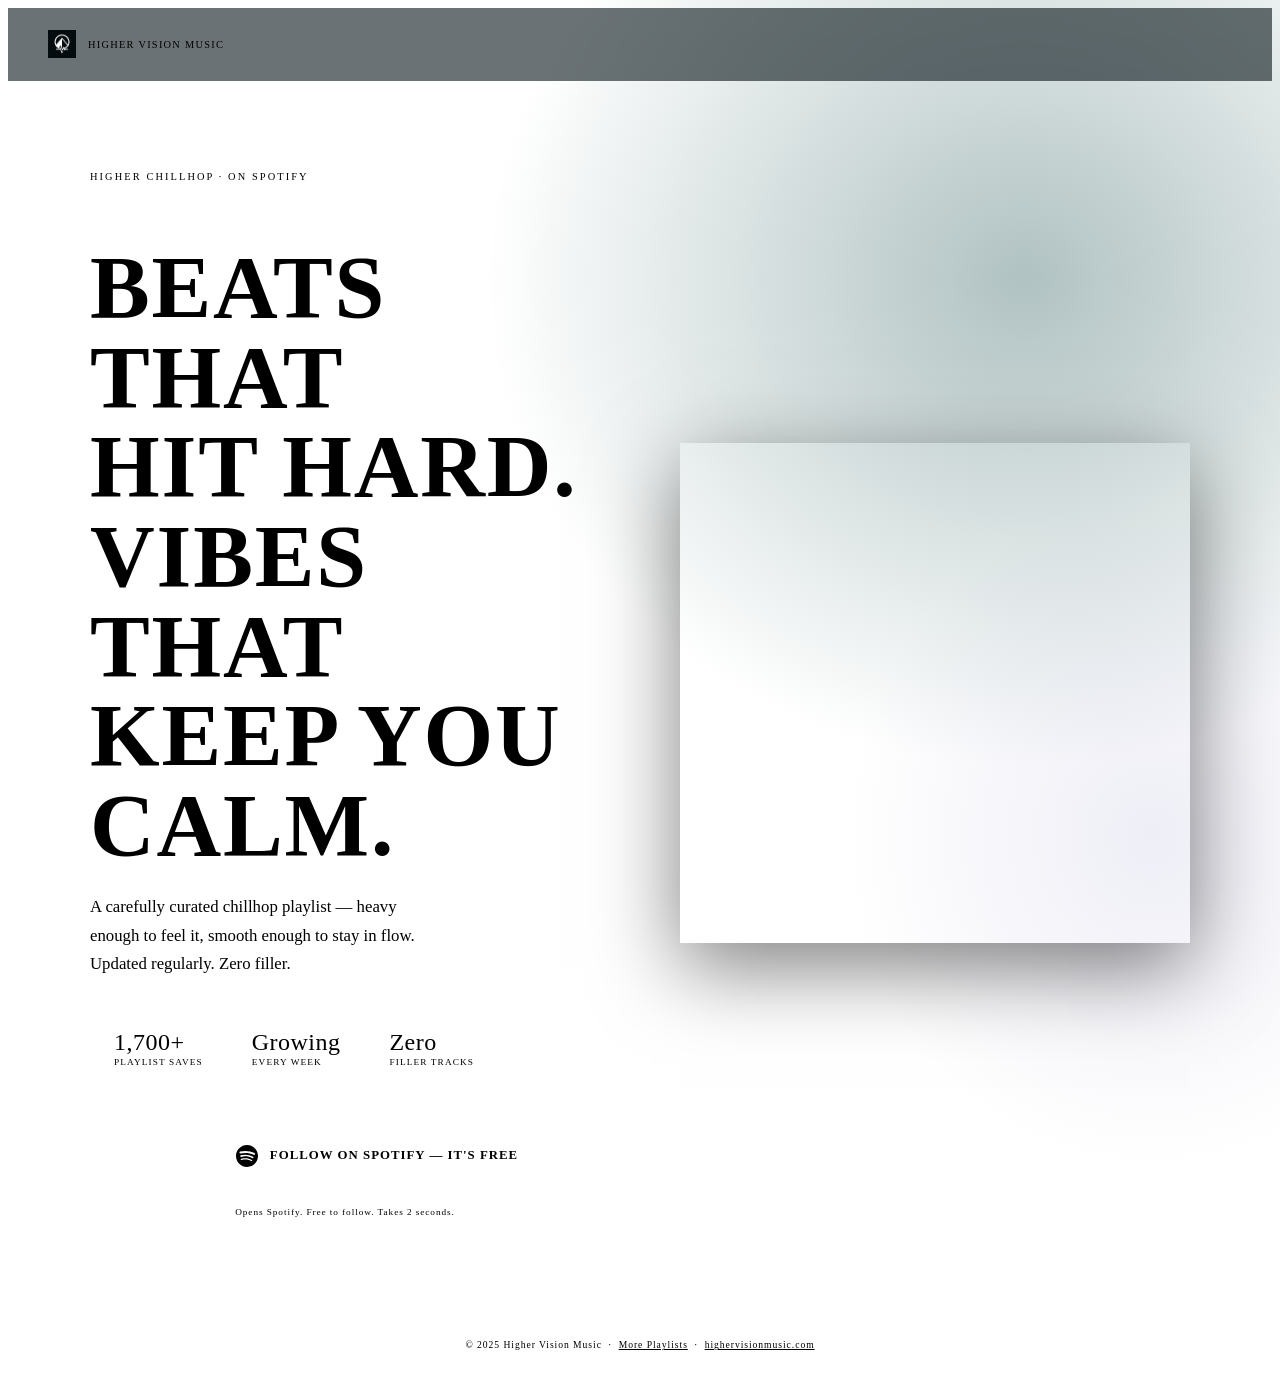
==== index.html @ 992b7c33 "Add files via upload" ====
<!DOCTYPE html>
<html lang="en">
<head>
  <meta charset="UTF-8" />
  <meta name="viewport" content="width=device-width, initial-scale=1.0" />
  <title>Higher Chillhop — Follow on Spotify</title>
  <meta name="description" content="Beats that headbang but also let you breathe. Follow Higher Chillhop on Spotify." />
  <link rel="stylesheet" href="../../style.css" />
  <link rel="stylesheet" href="style.css" />
  <link rel="preconnect" href="https://fonts.googleapis.com" />
  <link rel="preconnect" href="https://fonts.gstatic.com" crossorigin />
  <link href="https://fonts.googleapis.com/css2?family=Bebas+Neue&family=DM+Sans:ital,opsz,wght@0,9..40,300;0,9..40,400;0,9..40,500;1,9..40,300&family=Space+Mono&display=swap" rel="stylesheet" />

  <!-- META PIXEL — replace XXXXXXXXXXXXXXXXXX with your actual Pixel ID -->
  <script>
    !function(f,b,e,v,n,t,s){if(f.fbq)return;n=f.fbq=function(){n.callMethod?
    n.callMethod.apply(n,arguments):n.queue.push(arguments)};if(!f._fbq)f._fbq=n;
    n.push=n;n.loaded=!0;n.version='2.0';n.queue=[];t=b.createElement(e);t.async=!0;
    t.src=v;s=b.getElementsByTagName(e)[0];s.parentNode.insertBefore(t,s)}(window,
    document,'script','https://connect.facebook.net/en_US/fbevents.js');
    fbq('init', 'XXXXXXXXXXXXXXXXXX');
    fbq('track', 'PageView');
  </script>
  <noscript>
    <img height="1" width="1" style="display:none"
      src="https://www.facebook.com/tr?id=XXXXXXXXXXXXXXXXXX&ev=PageView&noscript=1"/>
  </noscript>
</head>
<body class="lp-body">

  <!-- MINIMAL HEADER — brand only, no nav links -->
  <header class="lp-header">
    <a href="/" class="lp-brand">
      <img src="../../HigherVision_Logo_White_NoBG.png" alt="Higher Vision Music" />
      <span>Higher Vision Music</span>
    </a>
  </header>

  <!-- MAIN -->
  <main class="lp-main">

    <!-- LEFT: copy + CTA -->
    <div class="lp-left">
      <p class="lp-eyebrow">Higher Chillhop · On Spotify</p>
      <h1 class="lp-headline">
        Beats that<br/>
        <span class="lp-teal">hit hard.</span><br/>
        Vibes that<br/>
        keep you calm.
      </h1>
      <p class="lp-sub">A carefully curated chillhop playlist — heavy enough to feel it, smooth enough to stay in flow. Updated regularly. Zero filler.</p>

      <!-- SOCIAL PROOF -->
      <div class="lp-proof">
        <div class="lp-proof-item">
          <span class="lp-proof-num">1,700+</span>
          <span class="lp-proof-label">Playlist saves</span>
        </div>
        <div class="lp-proof-divider"></div>
        <div class="lp-proof-item">
          <span class="lp-proof-num">Growing</span>
          <span class="lp-proof-label">Every week</span>
        </div>
        <div class="lp-proof-divider"></div>
        <div class="lp-proof-item">
          <span class="lp-proof-num">Zero</span>
          <span class="lp-proof-label">Filler tracks</span>
        </div>
      </div>

      <!-- PRIMARY CTA -->
      <a
        href="https://open.spotify.com/playlist/0wnaqMsSPArsxXk1h42DyM"
        class="lp-cta"
        target="_blank"
        rel="noopener"
        id="followBtn"
        onclick="trackFollow()"
      >
        <svg width="22" height="22" viewBox="0 0 24 24" fill="currentColor"><path d="M12 0C5.4 0 0 5.4 0 12s5.4 12 12 12 12-5.4 12-12S18.66 0 12 0zm5.521 17.34c-.24.359-.66.48-1.021.24-2.82-1.74-6.36-2.101-10.561-1.141-.418.122-.779-.179-.899-.539-.12-.421.18-.78.54-.9 4.56-1.021 8.52-.6 11.64 1.32.42.18.479.659.301 1.02zm1.44-3.3c-.301.42-.841.6-1.262.3-3.239-1.98-8.159-2.58-11.939-1.38-.479.12-1.02-.12-1.14-.6-.12-.48.12-1.021.6-1.141C9.6 9.9 15 10.561 18.72 12.84c.361.181.54.78.241 1.2zm.12-3.36C15.24 8.4 8.82 8.16 5.16 9.301c-.6.179-1.2-.181-1.38-.721-.18-.601.18-1.2.72-1.381 4.26-1.26 11.28-1.02 15.721 1.621.539.3.719 1.02.419 1.56-.299.421-1.02.599-1.559.3z"/></svg>
        Follow on Spotify — It's Free
      </a>

      <p class="lp-disclaimer">Opens Spotify. Free to follow. Takes 2 seconds.</p>
    </div>

    <!-- RIGHT: embedded player -->
    <div class="lp-right">
      <div class="lp-embed-wrap">
        <iframe
          id="spotifyEmbed"
          src="https://open.spotify.com/embed/playlist/0wnaqMsSPArsxXk1h42DyM?utm_source=generator&theme=0"
          width="100%"
          height="500"
          frameborder="0"
          allow="autoplay; clipboard-write; encrypted-media; fullscreen; picture-in-picture"
          loading="lazy">
        </iframe>
      </div>
      <!-- Second CTA below embed on mobile -->
      <a
        href="https://open.spotify.com/playlist/0wnaqMsSPArsxXk1h42DyM"
        class="lp-cta lp-cta-secondary"
        target="_blank"
        rel="noopener"
        onclick="trackFollow()"
      >
        <svg width="18" height="18" viewBox="0 0 24 24" fill="currentColor"><path d="M12 0C5.4 0 0 5.4 0 12s5.4 12 12 12 12-5.4 12-12S18.66 0 12 0zm5.521 17.34c-.24.359-.66.48-1.021.24-2.82-1.74-6.36-2.101-10.561-1.141-.418.122-.779-.179-.899-.539-.12-.421.18-.78.54-.9 4.56-1.021 8.52-.6 11.64 1.32.42.18.479.659.301 1.02zm1.44-3.3c-.301.42-.841.6-1.262.3-3.239-1.98-8.159-2.58-11.939-1.38-.479.12-1.02-.12-1.14-.6-.12-.48.12-1.021.6-1.141C9.6 9.9 15 10.561 18.72 12.84c.361.181.54.78.241 1.2zm.12-3.36C15.24 8.4 8.82 8.16 5.16 9.301c-.6.179-1.2-.181-1.38-.721-.18-.601.18-1.2.72-1.381 4.26-1.26 11.28-1.02 15.721 1.621.539.3.719 1.02.419 1.56-.299.421-1.02.599-1.559.3z"/></svg>
        Follow on Spotify — It's Free
      </a>
    </div>

  </main>

  <!-- MINIMAL FOOTER -->
  <footer class="lp-footer">
    <p>© 2025 Higher Vision Music &nbsp;·&nbsp;
      <a href="https://open.spotify.com/user/12181937778" target="_blank">More Playlists</a> &nbsp;·&nbsp;
      <a href="/">highervisionmusic.com</a>
    </p>
  </footer>

  <script>
    // Fire Meta Pixel custom event when follow button is clicked
    function trackFollow() {
      if (typeof fbq !== 'undefined') {
        fbq('track', 'Lead');
        fbq('trackCustom', 'SpotifyFollow', { playlist: 'Higher Chillhop' });
      }
    }

    // Also fire on any outbound Spotify link
    document.querySelectorAll('a[href*="spotify.com"]').forEach(function(link) {
      link.addEventListener('click', function() {
        trackFollow();
      });
    });
  </script>

</body>
</html>
---- style.css ----
/* ============================================
   HIGHER VISION — Landing Page style.css
   /follow/chillhop/
   One job: get the follow click.
   ============================================ */

/* Override body for landing page */
.lp-body {
  min-height: 100vh;
  display: flex;
  flex-direction: column;
  background: var(--bg);
  /* Subtle aurora teal glow top-right, like the hero bg vibe */
  background-image:
    radial-gradient(ellipse 60% 50% at 80% 20%, rgba(30,80,80,0.35) 0%, transparent 70%),
    radial-gradient(ellipse 40% 40% at 90% 60%, rgba(115,115,185,0.12) 0%, transparent 60%);
}

/* ---- HEADER ---- */
.lp-header {
  padding: 1.4rem 2.5rem;
  display: flex;
  align-items: center;
  border-bottom: 1px solid var(--border);
  background: rgba(7,20,26,0.6);
  backdrop-filter: blur(12px);
}

.lp-brand {
  display: flex;
  align-items: center;
  gap: 0.75rem;
  font-family: var(--mono);
  font-size: 0.65rem;
  letter-spacing: 0.12em;
  text-transform: uppercase;
  color: var(--light);
  text-decoration: none;
}
.lp-brand img {
  height: 28px;
  width: auto;
  mix-blend-mode: screen;
}

/* ---- MAIN LAYOUT ---- */
.lp-main {
  flex: 1;
  display: grid;
  grid-template-columns: 1fr 1fr;
  gap: 5rem;
  align-items: center;
  max-width: 1100px;
  margin: 0 auto;
  padding: 5rem 2.5rem;
  width: 100%;
}

/* ---- LEFT: COPY ---- */
.lp-eyebrow {
  font-family: var(--mono);
  font-size: 0.65rem;
  letter-spacing: 0.2em;
  text-transform: uppercase;
  color: var(--violet-hi);
  margin-bottom: 1.2rem;
  display: block;
}

.lp-headline {
  font-family: var(--display);
  font-size: clamp(3.2rem, 7vw, 6rem);
  line-height: 1.0;
  text-transform: uppercase;
  letter-spacing: 0.02em;
  color: var(--white);
  margin-bottom: 1.5rem;
}

.lp-teal { color: var(--teal-bright); }

.lp-sub {
  font-size: clamp(0.95rem, 1.4vw, 1.05rem);
  color: var(--light);
  line-height: 1.7;
  max-width: 42ch;
  margin-bottom: 2rem;
}

/* ---- SOCIAL PROOF ---- */
.lp-proof {
  display: flex;
  align-items: center;
  gap: 1.5rem;
  margin-bottom: 2.5rem;
  padding: 1.2rem 1.5rem;
  background: var(--surface);
  border: 1px solid var(--border);
  border-radius: var(--r);
}

.lp-proof-item {
  display: flex;
  flex-direction: column;
  gap: 0.2rem;
}

.lp-proof-num {
  font-family: var(--display);
  font-size: 1.5rem;
  line-height: 1;
  color: var(--white);
  letter-spacing: 0.02em;
}

.lp-proof-label {
  font-family: var(--mono);
  font-size: 0.58rem;
  letter-spacing: 0.12em;
  text-transform: uppercase;
  color: var(--muted);
}

.lp-proof-divider {
  width: 1px;
  height: 32px;
  background: var(--border-2);
  flex-shrink: 0;
}

/* ---- PRIMARY CTA ---- */
.lp-cta {
  display: inline-flex;
  align-items: center;
  justify-content: center;
  gap: 0.75rem;
  width: 100%;
  padding: 1.15rem 2rem;
  background: var(--spotify);
  color: #000;
  font-family: var(--mono);
  font-size: 0.8rem;
  font-weight: 700;
  letter-spacing: 0.08em;
  text-transform: uppercase;
  border-radius: 100px;
  border: none;
  cursor: pointer;
  transition: var(--ease);
  text-decoration: none;
  margin-bottom: 0.75rem;

  /* Pulse animation to draw the eye */
  animation: pulse-cta 3s ease-in-out infinite;
}

@keyframes pulse-cta {
  0%, 100% { box-shadow: 0 0 0 0 rgba(29,185,84,0.4); }
  50%       { box-shadow: 0 0 0 12px rgba(29,185,84,0); }
}

.lp-cta:hover {
  background: var(--spotify-dk);
  transform: translateY(-2px);
  box-shadow: 0 12px 40px rgba(29,185,84,0.35);
  animation: none;
}

.lp-cta svg { flex-shrink: 0; }

.lp-cta-secondary {
  display: none; /* shown on mobile only */
  margin-top: 1.5rem;
}

.lp-disclaimer {
  font-family: var(--mono);
  font-size: 0.58rem;
  letter-spacing: 0.1em;
  color: var(--muted);
  text-align: center;
  max-width: 100%;
}

/* ---- RIGHT: EMBED ---- */
.lp-right {
  display: flex;
  flex-direction: column;
}

.lp-embed-wrap {
  border-radius: var(--r);
  overflow: hidden;
  border: 1px solid var(--border);
  background: var(--surface);
  box-shadow: 0 24px 80px rgba(0,0,0,0.5);
}

.lp-embed-wrap iframe { display: block; }

/* ---- FOOTER ---- */
.lp-footer {
  padding: 1.5rem 2.5rem;
  border-top: 1px solid var(--border);
  text-align: center;
}

.lp-footer p {
  font-family: var(--mono);
  font-size: 0.6rem;
  letter-spacing: 0.1em;
  color: var(--muted);
  max-width: 100%;
}

.lp-footer a {
  color: var(--light);
  transition: color var(--ease);
}
.lp-footer a:hover { color: var(--violet-hi); }

/* ---- RESPONSIVE ---- */
@media (max-width: 900px) {
  .lp-main {
    grid-template-columns: 1fr;
    gap: 3rem;
    padding: 3rem 1.5rem;
  }

  .lp-headline { font-size: clamp(2.8rem, 10vw, 4.5rem); }

  .lp-cta-secondary { display: inline-flex; }

  .lp-embed-wrap iframe { height: 380px; }
}

@media (max-width: 480px) {
  .lp-header { padding: 1rem 1.5rem; }
  .lp-proof { gap: 1rem; padding: 1rem; }
  .lp-proof-num { font-size: 1.2rem; }
}
---- style.css ----
/* ============================================
   HIGHER VISION — Landing Page style.css
   /follow/chillhop/
   One job: get the follow click.
   ============================================ */

/* Override body for landing page */
.lp-body {
  min-height: 100vh;
  display: flex;
  flex-direction: column;
  background: var(--bg);
  /* Subtle aurora teal glow top-right, like the hero bg vibe */
  background-image:
    radial-gradient(ellipse 60% 50% at 80% 20%, rgba(30,80,80,0.35) 0%, transparent 70%),
    radial-gradient(ellipse 40% 40% at 90% 60%, rgba(115,115,185,0.12) 0%, transparent 60%);
}

/* ---- HEADER ---- */
.lp-header {
  padding: 1.4rem 2.5rem;
  display: flex;
  align-items: center;
  border-bottom: 1px solid var(--border);
  background: rgba(7,20,26,0.6);
  backdrop-filter: blur(12px);
}

.lp-brand {
  display: flex;
  align-items: center;
  gap: 0.75rem;
  font-family: var(--mono);
  font-size: 0.65rem;
  letter-spacing: 0.12em;
  text-transform: uppercase;
  color: var(--light);
  text-decoration: none;
}
.lp-brand img {
  height: 28px;
  width: auto;
  mix-blend-mode: screen;
}

/* ---- MAIN LAYOUT ---- */
.lp-main {
  flex: 1;
  display: grid;
  grid-template-columns: 1fr 1fr;
  gap: 5rem;
  align-items: center;
  max-width: 1100px;
  margin: 0 auto;
  padding: 5rem 2.5rem;
  width: 100%;
}

/* ---- LEFT: COPY ---- */
.lp-eyebrow {
  font-family: var(--mono);
  font-size: 0.65rem;
  letter-spacing: 0.2em;
  text-transform: uppercase;
  color: var(--violet-hi);
  margin-bottom: 1.2rem;
  display: block;
}

.lp-headline {
  font-family: var(--display);
  font-size: clamp(3.2rem, 7vw, 6rem);
  line-height: 1.0;
  text-transform: uppercase;
  letter-spacing: 0.02em;
  color: var(--white);
  margin-bottom: 1.5rem;
}

.lp-teal { color: var(--teal-bright); }

.lp-sub {
  font-size: clamp(0.95rem, 1.4vw, 1.05rem);
  color: var(--light);
  line-height: 1.7;
  max-width: 42ch;
  margin-bottom: 2rem;
}

/* ---- SOCIAL PROOF ---- */
.lp-proof {
  display: flex;
  align-items: center;
  gap: 1.5rem;
  margin-bottom: 2.5rem;
  padding: 1.2rem 1.5rem;
  background: var(--surface);
  border: 1px solid var(--border);
  border-radius: var(--r);
}

.lp-proof-item {
  display: flex;
  flex-direction: column;
  gap: 0.2rem;
}

.lp-proof-num {
  font-family: var(--display);
  font-size: 1.5rem;
  line-height: 1;
  color: var(--white);
  letter-spacing: 0.02em;
}

.lp-proof-label {
  font-family: var(--mono);
  font-size: 0.58rem;
  letter-spacing: 0.12em;
  text-transform: uppercase;
  color: var(--muted);
}

.lp-proof-divider {
  width: 1px;
  height: 32px;
  background: var(--border-2);
  flex-shrink: 0;
}

/* ---- PRIMARY CTA ---- */
.lp-cta {
  display: inline-flex;
  align-items: center;
  justify-content: center;
  gap: 0.75rem;
  width: 100%;
  padding: 1.15rem 2rem;
  background: var(--spotify);
  color: #000;
  font-family: var(--mono);
  font-size: 0.8rem;
  font-weight: 700;
  letter-spacing: 0.08em;
  text-transform: uppercase;
  border-radius: 100px;
  border: none;
  cursor: pointer;
  transition: var(--ease);
  text-decoration: none;
  margin-bottom: 0.75rem;

  /* Pulse animation to draw the eye */
  animation: pulse-cta 3s ease-in-out infinite;
}

@keyframes pulse-cta {
  0%, 100% { box-shadow: 0 0 0 0 rgba(29,185,84,0.4); }
  50%       { box-shadow: 0 0 0 12px rgba(29,185,84,0); }
}

.lp-cta:hover {
  background: var(--spotify-dk);
  transform: translateY(-2px);
  box-shadow: 0 12px 40px rgba(29,185,84,0.35);
  animation: none;
}

.lp-cta svg { flex-shrink: 0; }

.lp-cta-secondary {
  display: none; /* shown on mobile only */
  margin-top: 1.5rem;
}

.lp-disclaimer {
  font-family: var(--mono);
  font-size: 0.58rem;
  letter-spacing: 0.1em;
  color: var(--muted);
  text-align: center;
  max-width: 100%;
}

/* ---- RIGHT: EMBED ---- */
.lp-right {
  display: flex;
  flex-direction: column;
}

.lp-embed-wrap {
  border-radius: var(--r);
  overflow: hidden;
  border: 1px solid var(--border);
  background: var(--surface);
  box-shadow: 0 24px 80px rgba(0,0,0,0.5);
}

.lp-embed-wrap iframe { display: block; }

/* ---- FOOTER ---- */
.lp-footer {
  padding: 1.5rem 2.5rem;
  border-top: 1px solid var(--border);
  text-align: center;
}

.lp-footer p {
  font-family: var(--mono);
  font-size: 0.6rem;
  letter-spacing: 0.1em;
  color: var(--muted);
  max-width: 100%;
}

.lp-footer a {
  color: var(--light);
  transition: color var(--ease);
}
.lp-footer a:hover { color: var(--violet-hi); }

/* ---- RESPONSIVE ---- */
@media (max-width: 900px) {
  .lp-main {
    grid-template-columns: 1fr;
    gap: 3rem;
    padding: 3rem 1.5rem;
  }

  .lp-headline { font-size: clamp(2.8rem, 10vw, 4.5rem); }

  .lp-cta-secondary { display: inline-flex; }

  .lp-embed-wrap iframe { height: 380px; }
}

@media (max-width: 480px) {
  .lp-header { padding: 1rem 1.5rem; }
  .lp-proof { gap: 1rem; padding: 1rem; }
  .lp-proof-num { font-size: 1.2rem; }
}
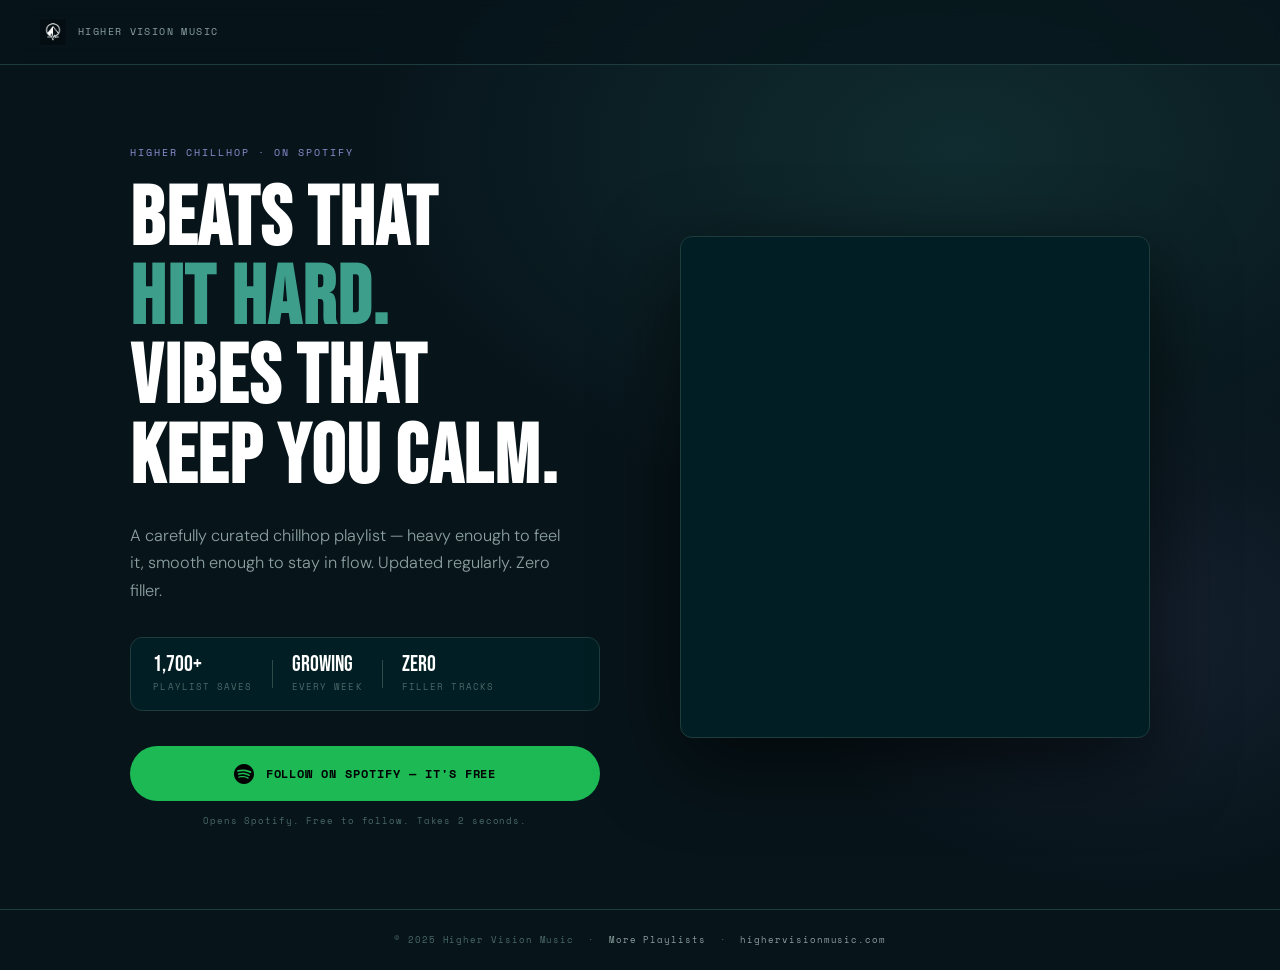
==== commit 58536b7e: "Add files via upload" ====
--- a/index.html
+++ b/index.html
@@ -4,9 +4,7 @@
   <meta charset="UTF-8" />
   <meta name="viewport" content="width=device-width, initial-scale=1.0" />
   <title>Higher Chillhop — Follow on Spotify</title>
-  <meta name="description" content="Beats that headbang but also let you breathe. Follow Higher Chillhop on Spotify." />
-  <link rel="stylesheet" href="../../style.css" />
-  <link rel="stylesheet" href="style.css" />
+  <meta name="description" content="Beats that hit hard. Vibes that keep you calm. Follow Higher Chillhop on Spotify." />
   <link rel="preconnect" href="https://fonts.googleapis.com" />
   <link rel="preconnect" href="https://fonts.gstatic.com" crossorigin />
   <link href="https://fonts.googleapis.com/css2?family=Bebas+Neue&family=DM+Sans:ital,opsz,wght@0,9..40,300;0,9..40,400;0,9..40,500;1,9..40,300&family=Space+Mono&display=swap" rel="stylesheet" />
@@ -25,86 +23,335 @@
     <img height="1" width="1" style="display:none"
       src="https://www.facebook.com/tr?id=XXXXXXXXXXXXXXXXXX&ev=PageView&noscript=1"/>
   </noscript>
+
+  <style>
+    /* === RESET === */
+    *, *::before, *::after { box-sizing: border-box; margin: 0; padding: 0; }
+
+    /* === VARIABLES === */
+    :root {
+      --bg:          #07141a;
+      --bg-2:        #0d1e23;
+      --surface:     #001e23;
+      --border:      #1e3c3c;
+      --border-2:    #2d4b4b;
+      --muted:       #4b6969;
+      --light:       #8ca0a0;
+      --white:       #ffffff;
+      --violet:      #7373b9;
+      --violet-hi:   #9090d4;
+      --teal-bright: #3d9e8c;
+      --teal-deep:   #143c3c;
+      --spotify:     #1db954;
+      --spotify-dk:  #17a349;
+      --display: 'Bebas Neue', sans-serif;
+      --body:    'DM Sans', sans-serif;
+      --mono:    'Space Mono', monospace;
+      --r:       12px;
+      --ease:    0.35s cubic-bezier(0.4,0,0.2,1);
+    }
+
+    html { scroll-behavior: smooth; }
+
+    body {
+      background: var(--bg);
+      background-image:
+        radial-gradient(ellipse 70% 55% at 75% 15%, rgba(30,80,80,0.4) 0%, transparent 70%),
+        radial-gradient(ellipse 45% 45% at 88% 65%, rgba(115,115,185,0.14) 0%, transparent 60%);
+      color: var(--white);
+      font-family: var(--body);
+      font-weight: 300;
+      line-height: 1.7;
+      min-height: 100vh;
+      display: flex;
+      flex-direction: column;
+    }
+
+    a { color: inherit; text-decoration: none; }
+    img { display: block; max-width: 100%; }
+
+    /* === HEADER === */
+    header {
+      padding: 1.2rem 2.5rem;
+      display: flex;
+      align-items: center;
+      border-bottom: 1px solid var(--border);
+      background: rgba(7,20,26,0.7);
+      backdrop-filter: blur(12px);
+      position: sticky;
+      top: 0;
+      z-index: 10;
+    }
+
+    .brand {
+      display: flex;
+      align-items: center;
+      gap: 0.75rem;
+      font-family: var(--mono);
+      font-size: 0.62rem;
+      letter-spacing: 0.14em;
+      text-transform: uppercase;
+      color: var(--light);
+    }
+    .brand img {
+      height: 26px;
+      width: auto;
+      mix-blend-mode: screen;
+    }
+
+    /* === MAIN LAYOUT === */
+    main {
+      flex: 1;
+      display: grid;
+      grid-template-columns: 1fr 1fr;
+      gap: 5rem;
+      align-items: center;
+      max-width: 1100px;
+      margin: 0 auto;
+      padding: 5rem 2.5rem;
+      width: 100%;
+    }
+
+    /* === LEFT: COPY === */
+    .eyebrow {
+      display: block;
+      font-family: var(--mono);
+      font-size: 0.62rem;
+      letter-spacing: 0.2em;
+      text-transform: uppercase;
+      color: var(--violet-hi);
+      margin-bottom: 1.2rem;
+    }
+
+    h1 {
+      font-family: var(--display);
+      font-size: clamp(3rem, 6.5vw, 5.5rem);
+      line-height: 0.95;
+      text-transform: uppercase;
+      letter-spacing: 0.02em;
+      color: var(--white);
+      margin-bottom: 1.5rem;
+    }
+
+    h1 .teal { color: var(--teal-bright); }
+
+    .sub {
+      font-size: clamp(0.92rem, 1.4vw, 1.02rem);
+      color: var(--light);
+      line-height: 1.7;
+      max-width: 40ch;
+      margin-bottom: 2rem;
+    }
+
+    /* === SOCIAL PROOF === */
+    .proof {
+      display: flex;
+      align-items: center;
+      gap: 1.2rem;
+      margin-bottom: 2.2rem;
+      padding: 1rem 1.4rem;
+      background: var(--surface);
+      border: 1px solid var(--border);
+      border-radius: var(--r);
+    }
+
+    .proof-item {
+      display: flex;
+      flex-direction: column;
+      gap: 0.15rem;
+    }
+
+    .proof-num {
+      font-family: var(--display);
+      font-size: 1.4rem;
+      line-height: 1;
+      color: var(--white);
+    }
+
+    .proof-label {
+      font-family: var(--mono);
+      font-size: 0.56rem;
+      letter-spacing: 0.12em;
+      text-transform: uppercase;
+      color: var(--muted);
+    }
+
+    .proof-divider {
+      width: 1px;
+      height: 28px;
+      background: var(--border-2);
+      flex-shrink: 0;
+    }
+
+    /* === CTA BUTTON === */
+    .cta-btn {
+      display: flex;
+      align-items: center;
+      justify-content: center;
+      gap: 0.75rem;
+      width: 100%;
+      padding: 1.1rem 2rem;
+      background: var(--spotify);
+      color: #000;
+      font-family: var(--mono);
+      font-size: 0.75rem;
+      font-weight: 700;
+      letter-spacing: 0.08em;
+      text-transform: uppercase;
+      border-radius: 100px;
+      border: none;
+      cursor: pointer;
+      transition: var(--ease);
+      text-decoration: none;
+      margin-bottom: 0.75rem;
+      animation: pulse 3s ease-in-out infinite;
+    }
+
+    @keyframes pulse {
+      0%, 100% { box-shadow: 0 0 0 0 rgba(29,185,84,0.45); }
+      50%       { box-shadow: 0 0 0 14px rgba(29,185,84,0); }
+    }
+
+    .cta-btn:hover {
+      background: var(--spotify-dk);
+      transform: translateY(-2px);
+      box-shadow: 0 12px 40px rgba(29,185,84,0.4);
+      animation: none;
+    }
+
+    .cta-btn svg { flex-shrink: 0; }
+
+    .disclaimer {
+      font-family: var(--mono);
+      font-size: 0.56rem;
+      letter-spacing: 0.1em;
+      color: var(--muted);
+      text-align: center;
+    }
+
+    /* === RIGHT: EMBED === */
+    .embed-wrap {
+      border-radius: var(--r);
+      overflow: hidden;
+      border: 1px solid var(--border);
+      background: var(--surface);
+      box-shadow: 0 24px 80px rgba(0,0,0,0.6);
+    }
+
+    .embed-wrap iframe { display: block; }
+
+    .cta-mobile {
+      display: none;
+      margin-top: 1.5rem;
+    }
+
+    /* === FOOTER === */
+    footer {
+      padding: 1.4rem 2.5rem;
+      border-top: 1px solid var(--border);
+      text-align: center;
+    }
+
+    footer p {
+      font-family: var(--mono);
+      font-size: 0.58rem;
+      letter-spacing: 0.1em;
+      color: var(--muted);
+    }
+
+    footer a {
+      color: var(--light);
+      transition: color var(--ease);
+    }
+    footer a:hover { color: var(--violet-hi); }
+
+    /* === RESPONSIVE === */
+    @media (max-width: 900px) {
+      main {
+        grid-template-columns: 1fr;
+        gap: 3rem;
+        padding: 3rem 1.5rem;
+      }
+
+      /* embed first on mobile */
+      .col-left  { order: 2; }
+      .col-right { order: 1; }
+
+      h1 { font-size: clamp(2.8rem, 10vw, 4.2rem); }
+
+      .cta-mobile { display: flex; }
+      .embed-wrap iframe { height: 380px; }
+    }
+
+    @media (max-width: 480px) {
+      header { padding: 1rem 1.2rem; }
+      .proof { gap: 0.8rem; padding: 0.9rem 1rem; }
+      .proof-num { font-size: 1.1rem; }
+      footer { padding: 1rem 1.2rem; }
+    }
+  </style>
 </head>
-<body class="lp-body">
-
-  <!-- MINIMAL HEADER — brand only, no nav links -->
-  <header class="lp-header">
-    <a href="/" class="lp-brand">
-      <img src="../../HigherVision_Logo_White_NoBG.png" alt="Higher Vision Music" />
+<body>
+
+  <!-- HEADER -->
+  <header>
+    <a href="https://auralalchemy.github.io/higher-vision-music/" class="brand">
+      <img src="https://auralalchemy.github.io/higher-vision-music/HigherVision_Logo_White_NoBG.png" alt="Higher Vision Music" />
       <span>Higher Vision Music</span>
     </a>
   </header>
 
   <!-- MAIN -->
-  <main class="lp-main">
-
-    <!-- LEFT: copy + CTA -->
-    <div class="lp-left">
-      <p class="lp-eyebrow">Higher Chillhop · On Spotify</p>
-      <h1 class="lp-headline">
+  <main>
+
+    <!-- LEFT -->
+    <div class="col-left">
+      <span class="eyebrow">Higher Chillhop · On Spotify</span>
+      <h1>
         Beats that<br/>
-        <span class="lp-teal">hit hard.</span><br/>
+        <span class="teal">hit hard.</span><br/>
         Vibes that<br/>
         keep you calm.
       </h1>
-      <p class="lp-sub">A carefully curated chillhop playlist — heavy enough to feel it, smooth enough to stay in flow. Updated regularly. Zero filler.</p>
-
-      <!-- SOCIAL PROOF -->
-      <div class="lp-proof">
-        <div class="lp-proof-item">
-          <span class="lp-proof-num">1,700+</span>
-          <span class="lp-proof-label">Playlist saves</span>
+      <p class="sub">A carefully curated chillhop playlist — heavy enough to feel it, smooth enough to stay in flow. Updated regularly. Zero filler.</p>
+
+      <div class="proof">
+        <div class="proof-item">
+          <span class="proof-num">1,700+</span>
+          <span class="proof-label">Playlist saves</span>
         </div>
-        <div class="lp-proof-divider"></div>
-        <div class="lp-proof-item">
-          <span class="lp-proof-num">Growing</span>
-          <span class="lp-proof-label">Every week</span>
+        <div class="proof-divider"></div>
+        <div class="proof-item">
+          <span class="proof-num">Growing</span>
+          <span class="proof-label">Every week</span>
         </div>
-        <div class="lp-proof-divider"></div>
-        <div class="lp-proof-item">
-          <span class="lp-proof-num">Zero</span>
-          <span class="lp-proof-label">Filler tracks</span>
+        <div class="proof-divider"></div>
+        <div class="proof-item">
+          <span class="proof-num">Zero</span>
+          <span class="proof-label">Filler tracks</span>
         </div>
       </div>
 
-      <!-- PRIMARY CTA -->
-      <a
-        href="https://open.spotify.com/playlist/0wnaqMsSPArsxXk1h42DyM"
-        class="lp-cta"
-        target="_blank"
-        rel="noopener"
-        id="followBtn"
-        onclick="trackFollow()"
-      >
-        <svg width="22" height="22" viewBox="0 0 24 24" fill="currentColor"><path d="M12 0C5.4 0 0 5.4 0 12s5.4 12 12 12 12-5.4 12-12S18.66 0 12 0zm5.521 17.34c-.24.359-.66.48-1.021.24-2.82-1.74-6.36-2.101-10.561-1.141-.418.122-.779-.179-.899-.539-.12-.421.18-.78.54-.9 4.56-1.021 8.52-.6 11.64 1.32.42.18.479.659.301 1.02zm1.44-3.3c-.301.42-.841.6-1.262.3-3.239-1.98-8.159-2.58-11.939-1.38-.479.12-1.02-.12-1.14-.6-.12-.48.12-1.021.6-1.141C9.6 9.9 15 10.561 18.72 12.84c.361.181.54.78.241 1.2zm.12-3.36C15.24 8.4 8.82 8.16 5.16 9.301c-.6.179-1.2-.181-1.38-.721-.18-.601.18-1.2.72-1.381 4.26-1.26 11.28-1.02 15.721 1.621.539.3.719 1.02.419 1.56-.299.421-1.02.599-1.559.3z"/></svg>
+      <a href="https://open.spotify.com/playlist/0wnaqMsSPArsxXk1h42DyM"
+         class="cta-btn" target="_blank" rel="noopener" onclick="trackFollow()">
+        <svg width="20" height="20" viewBox="0 0 24 24" fill="currentColor"><path d="M12 0C5.4 0 0 5.4 0 12s5.4 12 12 12 12-5.4 12-12S18.66 0 12 0zm5.521 17.34c-.24.359-.66.48-1.021.24-2.82-1.74-6.36-2.101-10.561-1.141-.418.122-.779-.179-.899-.539-.12-.421.18-.78.54-.9 4.56-1.021 8.52-.6 11.64 1.32.42.18.479.659.301 1.02zm1.44-3.3c-.301.42-.841.6-1.262.3-3.239-1.98-8.159-2.58-11.939-1.38-.479.12-1.02-.12-1.14-.6-.12-.48.12-1.021.6-1.141C9.6 9.9 15 10.561 18.72 12.84c.361.181.54.78.241 1.2zm.12-3.36C15.24 8.4 8.82 8.16 5.16 9.301c-.6.179-1.2-.181-1.38-.721-.18-.601.18-1.2.72-1.381 4.26-1.26 11.28-1.02 15.721 1.621.539.3.719 1.02.419 1.56-.299.421-1.02.599-1.559.3z"/></svg>
         Follow on Spotify — It's Free
       </a>
-
-      <p class="lp-disclaimer">Opens Spotify. Free to follow. Takes 2 seconds.</p>
+      <p class="disclaimer">Opens Spotify. Free to follow. Takes 2 seconds.</p>
     </div>
 
-    <!-- RIGHT: embedded player -->
-    <div class="lp-right">
-      <div class="lp-embed-wrap">
+    <!-- RIGHT -->
+    <div class="col-right">
+      <div class="embed-wrap">
         <iframe
-          id="spotifyEmbed"
           src="https://open.spotify.com/embed/playlist/0wnaqMsSPArsxXk1h42DyM?utm_source=generator&theme=0"
-          width="100%"
-          height="500"
-          frameborder="0"
+          width="100%" height="500" frameborder="0"
           allow="autoplay; clipboard-write; encrypted-media; fullscreen; picture-in-picture"
           loading="lazy">
         </iframe>
       </div>
-      <!-- Second CTA below embed on mobile -->
-      <a
-        href="https://open.spotify.com/playlist/0wnaqMsSPArsxXk1h42DyM"
-        class="lp-cta lp-cta-secondary"
-        target="_blank"
-        rel="noopener"
-        onclick="trackFollow()"
-      >
+      <a href="https://open.spotify.com/playlist/0wnaqMsSPArsxXk1h42DyM"
+         class="cta-btn cta-mobile" target="_blank" rel="noopener" onclick="trackFollow()">
         <svg width="18" height="18" viewBox="0 0 24 24" fill="currentColor"><path d="M12 0C5.4 0 0 5.4 0 12s5.4 12 12 12 12-5.4 12-12S18.66 0 12 0zm5.521 17.34c-.24.359-.66.48-1.021.24-2.82-1.74-6.36-2.101-10.561-1.141-.418.122-.779-.179-.899-.539-.12-.421.18-.78.54-.9 4.56-1.021 8.52-.6 11.64 1.32.42.18.479.659.301 1.02zm1.44-3.3c-.301.42-.841.6-1.262.3-3.239-1.98-8.159-2.58-11.939-1.38-.479.12-1.02-.12-1.14-.6-.12-.48.12-1.021.6-1.141C9.6 9.9 15 10.561 18.72 12.84c.361.181.54.78.241 1.2zm.12-3.36C15.24 8.4 8.82 8.16 5.16 9.301c-.6.179-1.2-.181-1.38-.721-.18-.601.18-1.2.72-1.381 4.26-1.26 11.28-1.02 15.721 1.621.539.3.719 1.02.419 1.56-.299.421-1.02.599-1.559.3z"/></svg>
         Follow on Spotify — It's Free
       </a>
@@ -112,29 +359,23 @@
 
   </main>
 
-  <!-- MINIMAL FOOTER -->
-  <footer class="lp-footer">
-    <p>© 2025 Higher Vision Music &nbsp;·&nbsp;
-      <a href="https://open.spotify.com/user/12181937778" target="_blank">More Playlists</a> &nbsp;·&nbsp;
-      <a href="/">highervisionmusic.com</a>
+  <!-- FOOTER -->
+  <footer>
+    <p>
+      © 2025 Higher Vision Music &nbsp;·&nbsp;
+      <a href="https://open.spotify.com/user/12181937778" target="_blank">More Playlists</a>
+      &nbsp;·&nbsp;
+      <a href="https://auralalchemy.github.io/higher-vision-music/">highervisionmusic.com</a>
     </p>
   </footer>
 
   <script>
-    // Fire Meta Pixel custom event when follow button is clicked
     function trackFollow() {
       if (typeof fbq !== 'undefined') {
         fbq('track', 'Lead');
         fbq('trackCustom', 'SpotifyFollow', { playlist: 'Higher Chillhop' });
       }
     }
-
-    // Also fire on any outbound Spotify link
-    document.querySelectorAll('a[href*="spotify.com"]').forEach(function(link) {
-      link.addEventListener('click', function() {
-        trackFollow();
-      });
-    });
   </script>
 
 </body>
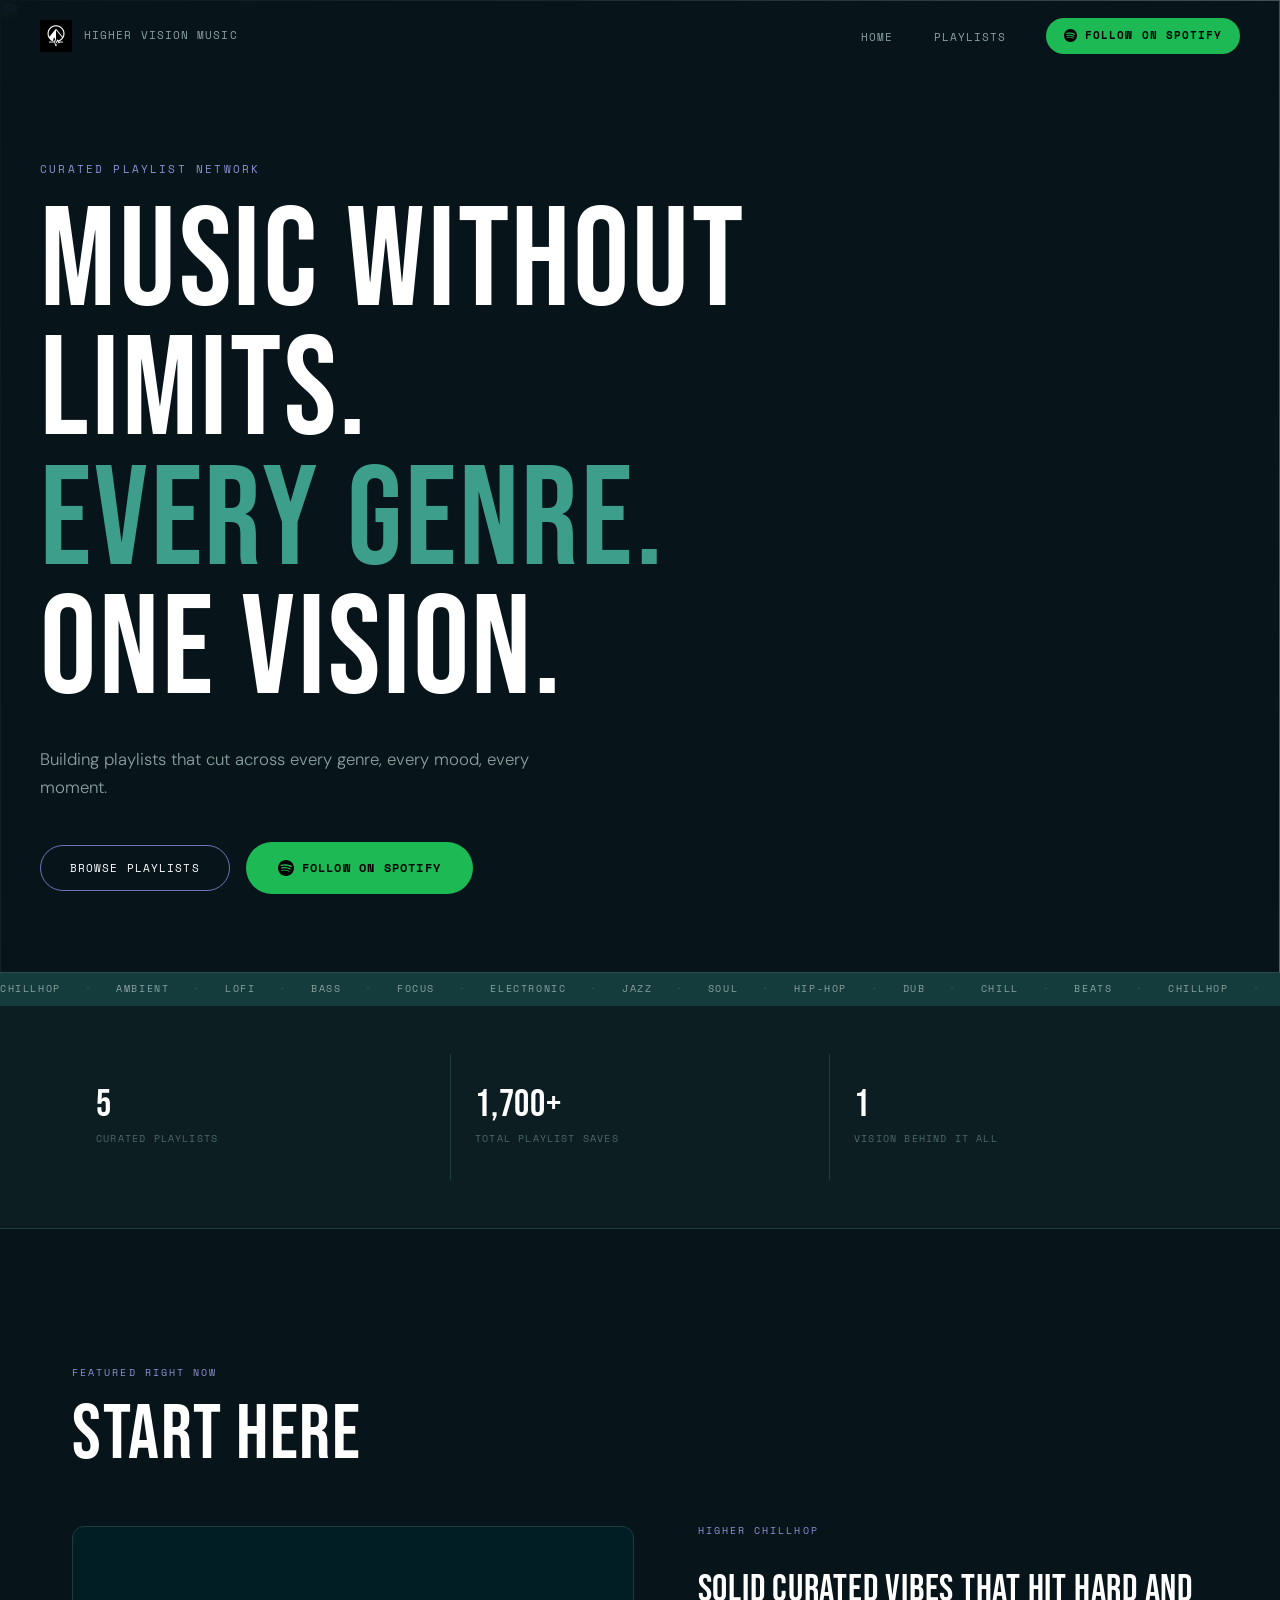
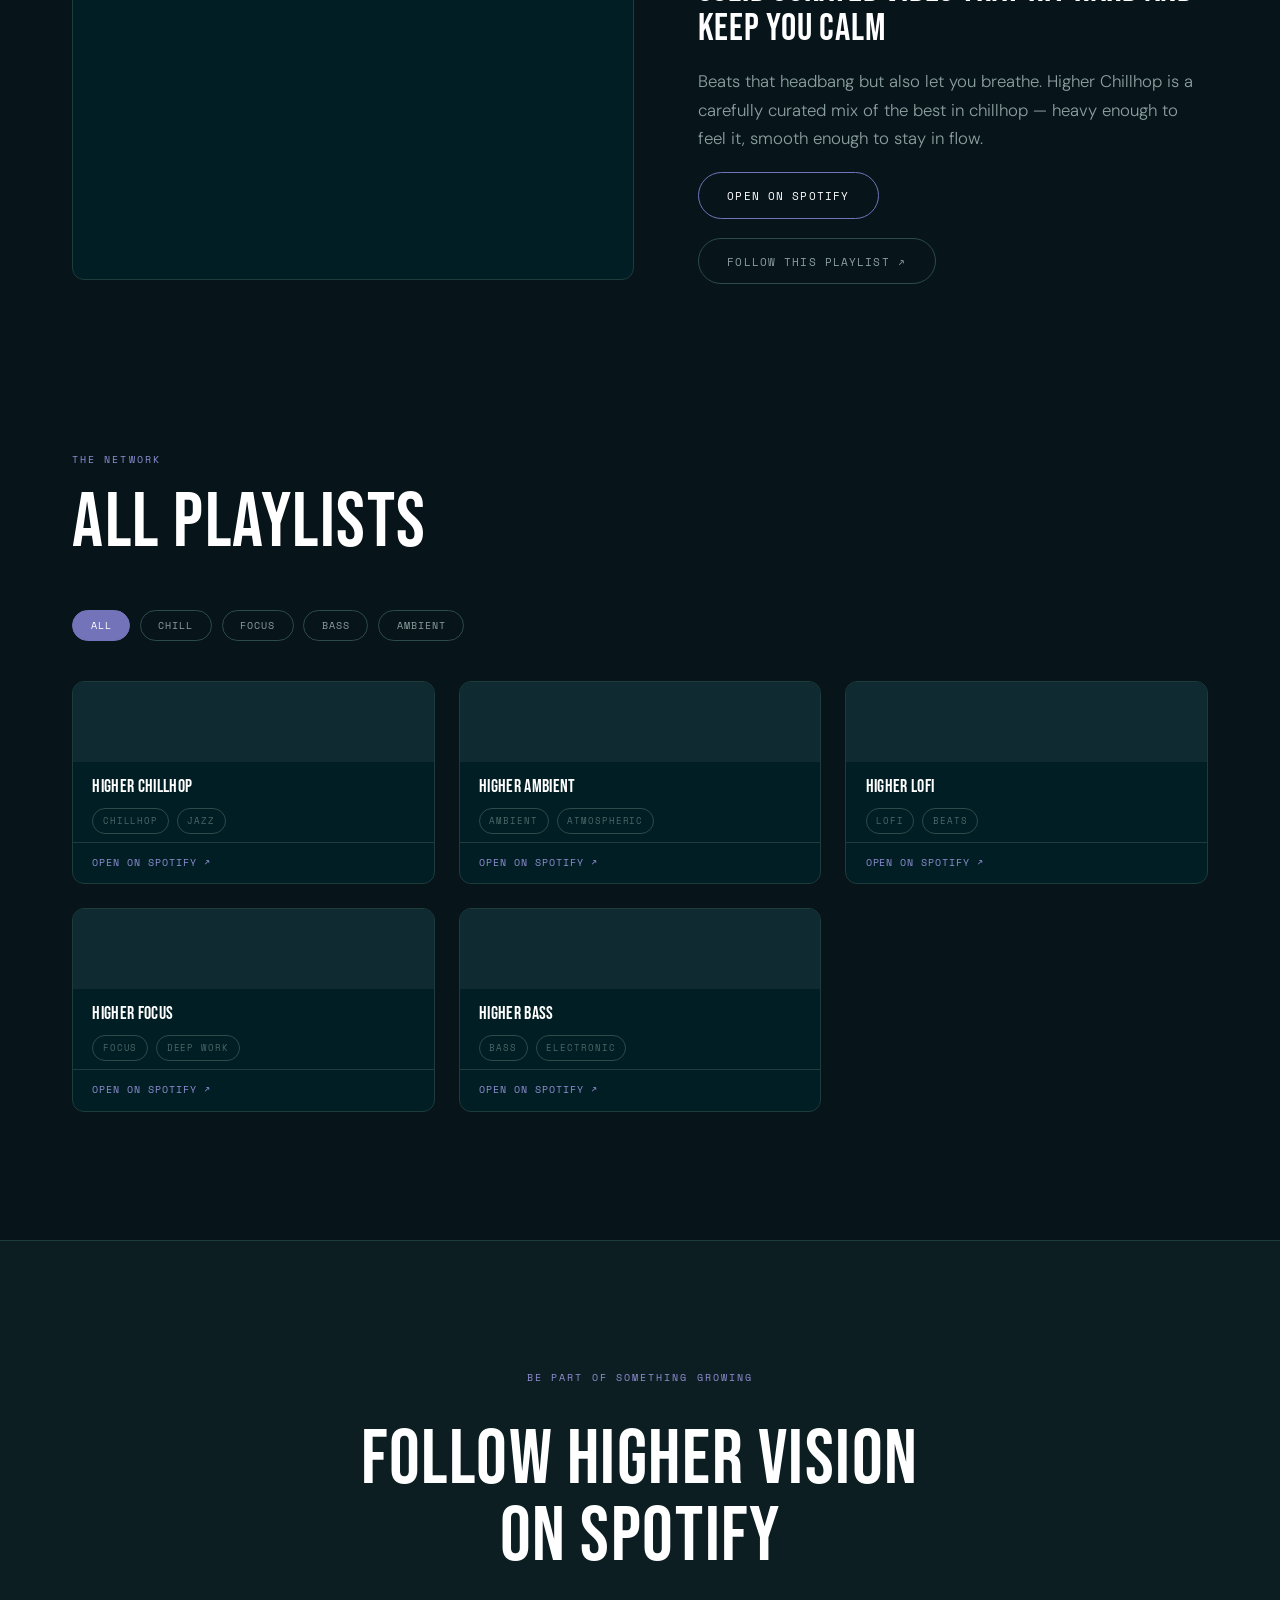
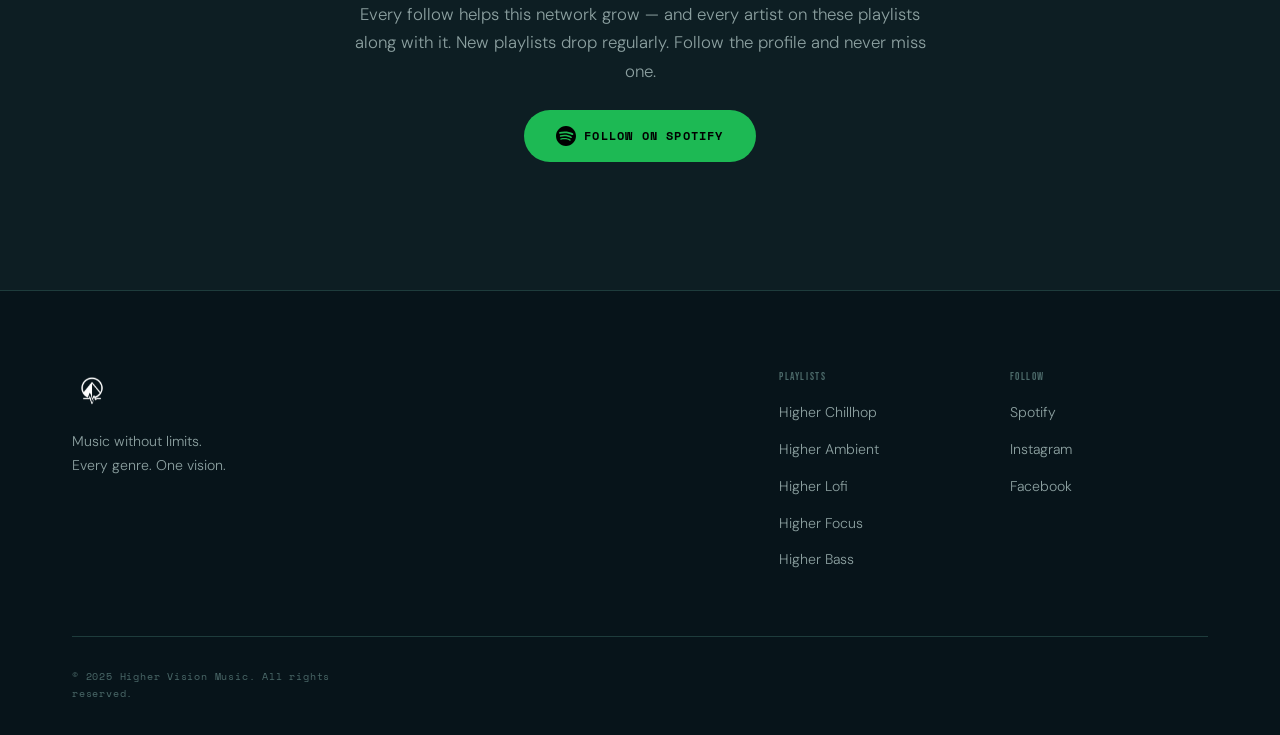
==== commit 486ce181: "Add files via upload" ====
--- a/index.html
+++ b/index.html
@@ -3,380 +3,265 @@
 <head>
   <meta charset="UTF-8" />
   <meta name="viewport" content="width=device-width, initial-scale=1.0" />
-  <title>Higher Chillhop — Follow on Spotify</title>
-  <meta name="description" content="Beats that hit hard. Vibes that keep you calm. Follow Higher Chillhop on Spotify." />
+  <title>Higher Vision Music — Music Without Limits.</title>
+  <meta name="description" content="A curated playlist network spanning every genre. Music without limits. Every genre. One vision." />
+  <link rel="stylesheet" href="style.css" />
   <link rel="preconnect" href="https://fonts.googleapis.com" />
   <link rel="preconnect" href="https://fonts.gstatic.com" crossorigin />
   <link href="https://fonts.googleapis.com/css2?family=Bebas+Neue&family=DM+Sans:ital,opsz,wght@0,9..40,300;0,9..40,400;0,9..40,500;1,9..40,300&family=Space+Mono&display=swap" rel="stylesheet" />
-
-  <!-- META PIXEL — replace XXXXXXXXXXXXXXXXXX with your actual Pixel ID -->
-  <script>
-    !function(f,b,e,v,n,t,s){if(f.fbq)return;n=f.fbq=function(){n.callMethod?
-    n.callMethod.apply(n,arguments):n.queue.push(arguments)};if(!f._fbq)f._fbq=n;
-    n.push=n;n.loaded=!0;n.version='2.0';n.queue=[];t=b.createElement(e);t.async=!0;
-    t.src=v;s=b.getElementsByTagName(e)[0];s.parentNode.insertBefore(t,s)}(window,
-    document,'script','https://connect.facebook.net/en_US/fbevents.js');
-    fbq('init', 'XXXXXXXXXXXXXXXXXX');
-    fbq('track', 'PageView');
-  </script>
-  <noscript>
-    <img height="1" width="1" style="display:none"
-      src="https://www.facebook.com/tr?id=XXXXXXXXXXXXXXXXXX&ev=PageView&noscript=1"/>
-  </noscript>
-
-  <style>
-    /* === RESET === */
-    *, *::before, *::after { box-sizing: border-box; margin: 0; padding: 0; }
-
-    /* === VARIABLES === */
-    :root {
-      --bg:          #07141a;
-      --bg-2:        #0d1e23;
-      --surface:     #001e23;
-      --border:      #1e3c3c;
-      --border-2:    #2d4b4b;
-      --muted:       #4b6969;
-      --light:       #8ca0a0;
-      --white:       #ffffff;
-      --violet:      #7373b9;
-      --violet-hi:   #9090d4;
-      --teal-bright: #3d9e8c;
-      --teal-deep:   #143c3c;
-      --spotify:     #1db954;
-      --spotify-dk:  #17a349;
-      --display: 'Bebas Neue', sans-serif;
-      --body:    'DM Sans', sans-serif;
-      --mono:    'Space Mono', monospace;
-      --r:       12px;
-      --ease:    0.35s cubic-bezier(0.4,0,0.2,1);
-    }
-
-    html { scroll-behavior: smooth; }
-
-    body {
-      background: var(--bg);
-      background-image:
-        radial-gradient(ellipse 70% 55% at 75% 15%, rgba(30,80,80,0.4) 0%, transparent 70%),
-        radial-gradient(ellipse 45% 45% at 88% 65%, rgba(115,115,185,0.14) 0%, transparent 60%);
-      color: var(--white);
-      font-family: var(--body);
-      font-weight: 300;
-      line-height: 1.7;
-      min-height: 100vh;
-      display: flex;
-      flex-direction: column;
-    }
-
-    a { color: inherit; text-decoration: none; }
-    img { display: block; max-width: 100%; }
-
-    /* === HEADER === */
-    header {
-      padding: 1.2rem 2.5rem;
-      display: flex;
-      align-items: center;
-      border-bottom: 1px solid var(--border);
-      background: rgba(7,20,26,0.7);
-      backdrop-filter: blur(12px);
-      position: sticky;
-      top: 0;
-      z-index: 10;
-    }
-
-    .brand {
-      display: flex;
-      align-items: center;
-      gap: 0.75rem;
-      font-family: var(--mono);
-      font-size: 0.62rem;
-      letter-spacing: 0.14em;
-      text-transform: uppercase;
-      color: var(--light);
-    }
-    .brand img {
-      height: 26px;
-      width: auto;
-      mix-blend-mode: screen;
-    }
-
-    /* === MAIN LAYOUT === */
-    main {
-      flex: 1;
-      display: grid;
-      grid-template-columns: 1fr 1fr;
-      gap: 5rem;
-      align-items: center;
-      max-width: 1100px;
-      margin: 0 auto;
-      padding: 5rem 2.5rem;
-      width: 100%;
-    }
-
-    /* === LEFT: COPY === */
-    .eyebrow {
-      display: block;
-      font-family: var(--mono);
-      font-size: 0.62rem;
-      letter-spacing: 0.2em;
-      text-transform: uppercase;
-      color: var(--violet-hi);
-      margin-bottom: 1.2rem;
-    }
-
-    h1 {
-      font-family: var(--display);
-      font-size: clamp(3rem, 6.5vw, 5.5rem);
-      line-height: 0.95;
-      text-transform: uppercase;
-      letter-spacing: 0.02em;
-      color: var(--white);
-      margin-bottom: 1.5rem;
-    }
-
-    h1 .teal { color: var(--teal-bright); }
-
-    .sub {
-      font-size: clamp(0.92rem, 1.4vw, 1.02rem);
-      color: var(--light);
-      line-height: 1.7;
-      max-width: 40ch;
-      margin-bottom: 2rem;
-    }
-
-    /* === SOCIAL PROOF === */
-    .proof {
-      display: flex;
-      align-items: center;
-      gap: 1.2rem;
-      margin-bottom: 2.2rem;
-      padding: 1rem 1.4rem;
-      background: var(--surface);
-      border: 1px solid var(--border);
-      border-radius: var(--r);
-    }
-
-    .proof-item {
-      display: flex;
-      flex-direction: column;
-      gap: 0.15rem;
-    }
-
-    .proof-num {
-      font-family: var(--display);
-      font-size: 1.4rem;
-      line-height: 1;
-      color: var(--white);
-    }
-
-    .proof-label {
-      font-family: var(--mono);
-      font-size: 0.56rem;
-      letter-spacing: 0.12em;
-      text-transform: uppercase;
-      color: var(--muted);
-    }
-
-    .proof-divider {
-      width: 1px;
-      height: 28px;
-      background: var(--border-2);
-      flex-shrink: 0;
-    }
-
-    /* === CTA BUTTON === */
-    .cta-btn {
-      display: flex;
-      align-items: center;
-      justify-content: center;
-      gap: 0.75rem;
-      width: 100%;
-      padding: 1.1rem 2rem;
-      background: var(--spotify);
-      color: #000;
-      font-family: var(--mono);
-      font-size: 0.75rem;
-      font-weight: 700;
-      letter-spacing: 0.08em;
-      text-transform: uppercase;
-      border-radius: 100px;
-      border: none;
-      cursor: pointer;
-      transition: var(--ease);
-      text-decoration: none;
-      margin-bottom: 0.75rem;
-      animation: pulse 3s ease-in-out infinite;
-    }
-
-    @keyframes pulse {
-      0%, 100% { box-shadow: 0 0 0 0 rgba(29,185,84,0.45); }
-      50%       { box-shadow: 0 0 0 14px rgba(29,185,84,0); }
-    }
-
-    .cta-btn:hover {
-      background: var(--spotify-dk);
-      transform: translateY(-2px);
-      box-shadow: 0 12px 40px rgba(29,185,84,0.4);
-      animation: none;
-    }
-
-    .cta-btn svg { flex-shrink: 0; }
-
-    .disclaimer {
-      font-family: var(--mono);
-      font-size: 0.56rem;
-      letter-spacing: 0.1em;
-      color: var(--muted);
-      text-align: center;
-    }
-
-    /* === RIGHT: EMBED === */
-    .embed-wrap {
-      border-radius: var(--r);
-      overflow: hidden;
-      border: 1px solid var(--border);
-      background: var(--surface);
-      box-shadow: 0 24px 80px rgba(0,0,0,0.6);
-    }
-
-    .embed-wrap iframe { display: block; }
-
-    .cta-mobile {
-      display: none;
-      margin-top: 1.5rem;
-    }
-
-    /* === FOOTER === */
-    footer {
-      padding: 1.4rem 2.5rem;
-      border-top: 1px solid var(--border);
-      text-align: center;
-    }
-
-    footer p {
-      font-family: var(--mono);
-      font-size: 0.58rem;
-      letter-spacing: 0.1em;
-      color: var(--muted);
-    }
-
-    footer a {
-      color: var(--light);
-      transition: color var(--ease);
-    }
-    footer a:hover { color: var(--violet-hi); }
-
-    /* === RESPONSIVE === */
-    @media (max-width: 900px) {
-      main {
-        grid-template-columns: 1fr;
-        gap: 3rem;
-        padding: 3rem 1.5rem;
-      }
-
-      /* embed first on mobile */
-      .col-left  { order: 2; }
-      .col-right { order: 1; }
-
-      h1 { font-size: clamp(2.8rem, 10vw, 4.2rem); }
-
-      .cta-mobile { display: flex; }
-      .embed-wrap iframe { height: 380px; }
-    }
-
-    @media (max-width: 480px) {
-      header { padding: 1rem 1.2rem; }
-      .proof { gap: 0.8rem; padding: 0.9rem 1rem; }
-      .proof-num { font-size: 1.1rem; }
-      footer { padding: 1rem 1.2rem; }
-    }
-  </style>
 </head>
 <body>
 
-  <!-- HEADER -->
-  <header>
-    <a href="https://auralalchemy.github.io/higher-vision-music/" class="brand">
-      <img src="https://auralalchemy.github.io/higher-vision-music/HigherVision_Logo_White_NoBG.png" alt="Higher Vision Music" />
+  <!-- NAV -->
+  <nav class="nav" id="nav">
+    <a href="/" class="nav-logo">
+      <img src="HigherVision_Logo_White_NoBG.png" alt="Higher Vision Music" />
       <span>Higher Vision Music</span>
     </a>
-  </header>
-
-  <!-- MAIN -->
-  <main>
-
-    <!-- LEFT -->
-    <div class="col-left">
-      <span class="eyebrow">Higher Chillhop · On Spotify</span>
-      <h1>
-        Beats that<br/>
-        <span class="teal">hit hard.</span><br/>
-        Vibes that<br/>
-        keep you calm.
+    <button class="nav-toggle" id="navToggle" aria-label="Toggle menu">
+      <span></span><span></span><span></span>
+    </button>
+    <ul class="nav-links" id="navLinks">
+      <li><a href="/">Home</a></li>
+      <li><a href="#playlists">Playlists</a></li>
+      <li><a href="https://open.spotify.com/user/12181937778" target="_blank" rel="noopener" class="btn btn-spotify-nav">
+        <svg width="13" height="13" viewBox="0 0 24 24" fill="currentColor"><path d="M12 0C5.4 0 0 5.4 0 12s5.4 12 12 12 12-5.4 12-12S18.66 0 12 0zm5.521 17.34c-.24.359-.66.48-1.021.24-2.82-1.74-6.36-2.101-10.561-1.141-.418.122-.779-.179-.899-.539-.12-.421.18-.78.54-.9 4.56-1.021 8.52-.6 11.64 1.32.42.18.479.659.301 1.02zm1.44-3.3c-.301.42-.841.6-1.262.3-3.239-1.98-8.159-2.58-11.939-1.38-.479.12-1.02-.12-1.14-.6-.12-.48.12-1.021.6-1.141C9.6 9.9 15 10.561 18.72 12.84c.361.181.54.78.241 1.2zm.12-3.36C15.24 8.4 8.82 8.16 5.16 9.301c-.6.179-1.2-.181-1.38-.721-.18-.601.18-1.2.72-1.381 4.26-1.26 11.28-1.02 15.721 1.621.539.3.719 1.02.419 1.56-.299.421-1.02.599-1.559.3z"/></svg>
+        Follow on Spotify
+      </a></li>
+    </ul>
+  </nav>
+
+  <!-- HERO -->
+  <section class="hero">
+    <div class="hero-bg">
+      <img src="https://cdn.prod.website-files.com/683e67a235464317a4e9613b/6847290cbbdfa4f6f963594e_triangleandcircle2.jpg" alt="" aria-hidden="true" />
+      <div class="hero-overlay"></div>
+    </div>
+    <div class="hero-content">
+      <p class="hero-eyebrow reveal">Curated playlist network</p>
+      <h1 class="hero-headline">
+        <span class="reveal">Music Without Limits.</span>
+        <span class="reveal teal">Every Genre.</span>
+        <span class="reveal">One Vision.</span>
       </h1>
-      <p class="sub">A carefully curated chillhop playlist — heavy enough to feel it, smooth enough to stay in flow. Updated regularly. Zero filler.</p>
-
-      <div class="proof">
-        <div class="proof-item">
-          <span class="proof-num">1,700+</span>
-          <span class="proof-label">Playlist saves</span>
-        </div>
-        <div class="proof-divider"></div>
-        <div class="proof-item">
-          <span class="proof-num">Growing</span>
-          <span class="proof-label">Every week</span>
-        </div>
-        <div class="proof-divider"></div>
-        <div class="proof-item">
-          <span class="proof-num">Zero</span>
-          <span class="proof-label">Filler tracks</span>
-        </div>
-      </div>
-
-      <a href="https://open.spotify.com/playlist/0wnaqMsSPArsxXk1h42DyM"
-         class="cta-btn" target="_blank" rel="noopener" onclick="trackFollow()">
-        <svg width="20" height="20" viewBox="0 0 24 24" fill="currentColor"><path d="M12 0C5.4 0 0 5.4 0 12s5.4 12 12 12 12-5.4 12-12S18.66 0 12 0zm5.521 17.34c-.24.359-.66.48-1.021.24-2.82-1.74-6.36-2.101-10.561-1.141-.418.122-.779-.179-.899-.539-.12-.421.18-.78.54-.9 4.56-1.021 8.52-.6 11.64 1.32.42.18.479.659.301 1.02zm1.44-3.3c-.301.42-.841.6-1.262.3-3.239-1.98-8.159-2.58-11.939-1.38-.479.12-1.02-.12-1.14-.6-.12-.48.12-1.021.6-1.141C9.6 9.9 15 10.561 18.72 12.84c.361.181.54.78.241 1.2zm.12-3.36C15.24 8.4 8.82 8.16 5.16 9.301c-.6.179-1.2-.181-1.38-.721-.18-.601.18-1.2.72-1.381 4.26-1.26 11.28-1.02 15.721 1.621.539.3.719 1.02.419 1.56-.299.421-1.02.599-1.559.3z"/></svg>
-        Follow on Spotify — It's Free
-      </a>
-      <p class="disclaimer">Opens Spotify. Free to follow. Takes 2 seconds.</p>
-    </div>
-
-    <!-- RIGHT -->
-    <div class="col-right">
-      <div class="embed-wrap">
-        <iframe
-          src="https://open.spotify.com/embed/playlist/0wnaqMsSPArsxXk1h42DyM?utm_source=generator&theme=0"
-          width="100%" height="500" frameborder="0"
-          allow="autoplay; clipboard-write; encrypted-media; fullscreen; picture-in-picture"
-          loading="lazy">
-        </iframe>
-      </div>
-      <a href="https://open.spotify.com/playlist/0wnaqMsSPArsxXk1h42DyM"
-         class="cta-btn cta-mobile" target="_blank" rel="noopener" onclick="trackFollow()">
-        <svg width="18" height="18" viewBox="0 0 24 24" fill="currentColor"><path d="M12 0C5.4 0 0 5.4 0 12s5.4 12 12 12 12-5.4 12-12S18.66 0 12 0zm5.521 17.34c-.24.359-.66.48-1.021.24-2.82-1.74-6.36-2.101-10.561-1.141-.418.122-.779-.179-.899-.539-.12-.421.18-.78.54-.9 4.56-1.021 8.52-.6 11.64 1.32.42.18.479.659.301 1.02zm1.44-3.3c-.301.42-.841.6-1.262.3-3.239-1.98-8.159-2.58-11.939-1.38-.479.12-1.02-.12-1.14-.6-.12-.48.12-1.021.6-1.141C9.6 9.9 15 10.561 18.72 12.84c.361.181.54.78.241 1.2zm.12-3.36C15.24 8.4 8.82 8.16 5.16 9.301c-.6.179-1.2-.181-1.38-.721-.18-.601.18-1.2.72-1.381 4.26-1.26 11.28-1.02 15.721 1.621.539.3.719 1.02.419 1.56-.299.421-1.02.599-1.559.3z"/></svg>
-        Follow on Spotify — It's Free
-      </a>
-    </div>
-
-  </main>
+      <p class="hero-sub reveal">Building playlists that cut across every genre, every mood, every moment.</p>
+      <div class="hero-actions reveal">
+        <a href="#playlists" class="btn btn-primary">Browse Playlists</a>
+        <a href="https://open.spotify.com/user/12181937778" target="_blank" rel="noopener" class="btn btn-spotify-lg">
+          <svg width="16" height="16" viewBox="0 0 24 24" fill="currentColor"><path d="M12 0C5.4 0 0 5.4 0 12s5.4 12 12 12 12-5.4 12-12S18.66 0 12 0zm5.521 17.34c-.24.359-.66.48-1.021.24-2.82-1.74-6.36-2.101-10.561-1.141-.418.122-.779-.179-.899-.539-.12-.421.18-.78.54-.9 4.56-1.021 8.52-.6 11.64 1.32.42.18.479.659.301 1.02zm1.44-3.3c-.301.42-.841.6-1.262.3-3.239-1.98-8.159-2.58-11.939-1.38-.479.12-1.02-.12-1.14-.6-.12-.48.12-1.021.6-1.141C9.6 9.9 15 10.561 18.72 12.84c.361.181.54.78.241 1.2zm.12-3.36C15.24 8.4 8.82 8.16 5.16 9.301c-.6.179-1.2-.181-1.38-.721-.18-.601.18-1.2.72-1.381 4.26-1.26 11.28-1.02 15.721 1.621.539.3.719 1.02.419 1.56-.299.421-1.02.599-1.559.3z"/></svg>
+          Follow on Spotify
+        </a>
+      </div>
+    </div>
+    <!-- Ticker — two identical sets for seamless infinite loop -->
+    <div class="ticker">
+      <div class="ticker-track" aria-hidden="true">
+        <span>Chillhop</span><span class="dot">·</span><span>Ambient</span><span class="dot">·</span><span>Lofi</span><span class="dot">·</span><span>Bass</span><span class="dot">·</span><span>Focus</span><span class="dot">·</span><span>Electronic</span><span class="dot">·</span><span>Jazz</span><span class="dot">·</span><span>Soul</span><span class="dot">·</span><span>Hip-Hop</span><span class="dot">·</span><span>Dub</span><span class="dot">·</span><span>Chill</span><span class="dot">·</span><span>Beats</span><span class="dot">·</span>
+        <span>Chillhop</span><span class="dot">·</span><span>Ambient</span><span class="dot">·</span><span>Lofi</span><span class="dot">·</span><span>Bass</span><span class="dot">·</span><span>Focus</span><span class="dot">·</span><span>Electronic</span><span class="dot">·</span><span>Jazz</span><span class="dot">·</span><span>Soul</span><span class="dot">·</span><span>Hip-Hop</span><span class="dot">·</span><span>Dub</span><span class="dot">·</span><span>Chill</span><span class="dot">·</span><span>Beats</span><span class="dot">·</span>
+      </div>
+    </div>
+  </section>
+
+  <!-- STATS -->
+  <section class="stats">
+    <div class="container">
+      <div class="stats-grid">
+        <div class="stat reveal">
+          <span class="stat-number">5</span>
+          <span class="stat-label">Curated Playlists</span>
+        </div>
+        <div class="stat reveal">
+          <span class="stat-number">1,700+</span>
+          <span class="stat-label">Total Playlist Saves</span>
+        </div>
+        <div class="stat reveal">
+          <span class="stat-number">1</span>
+          <span class="stat-label">Vision behind it all</span>
+        </div>
+      </div>
+    </div>
+  </section>
+
+  <!-- FEATURED -->
+  <section class="featured" id="playlists">
+    <div class="container">
+      <div class="section-header reveal">
+        <span class="eyebrow">Featured right now</span>
+        <h2>Start here</h2>
+      </div>
+      <!-- Higher Chillhop — featured large -->
+      <div class="featured-main reveal">
+        <div class="featured-embed">
+          <iframe
+            src="https://open.spotify.com/embed/playlist/0wnaqMsSPArsxXk1h42DyM?utm_source=generator&theme=0"
+            width="100%" height="352" frameborder="0"
+            allow="autoplay; clipboard-write; encrypted-media; fullscreen; picture-in-picture"
+            loading="lazy">
+          </iframe>
+        </div>
+        <div class="featured-info">
+          <span class="eyebrow">Higher Chillhop</span>
+          <h3>Solid curated vibes that hit hard and keep you calm</h3>
+          <p>Beats that headbang but also let you breathe. Higher Chillhop is a carefully curated mix of the best in chillhop — heavy enough to feel it, smooth enough to stay in flow.</p>
+          <a href="https://open.spotify.com/playlist/0wnaqMsSPArsxXk1h42DyM" target="_blank" rel="noopener" class="btn btn-primary">
+            Open on Spotify
+          </a>
+          <a href="https://open.spotify.com/playlist/0wnaqMsSPArsxXk1h42DyM" target="_blank" rel="noopener" class="btn btn-outline">
+            Follow this playlist ↗
+          </a>
+        </div>
+      </div>
+    </div>
+  </section>
+
+  <!-- ALL PLAYLISTS GRID -->
+  <section class="playlists-section">
+    <div class="container">
+      <div class="section-header reveal">
+        <span class="eyebrow">The network</span>
+        <h2>All Playlists</h2>
+      </div>
+
+      <!-- Filter pills -->
+      <div class="filter-pills reveal">
+        <button class="pill active" data-filter="all">All</button>
+        <button class="pill" data-filter="chill">Chill</button>
+        <button class="pill" data-filter="focus">Focus</button>
+        <button class="pill" data-filter="bass">Bass</button>
+        <button class="pill" data-filter="ambient">Ambient</button>
+      </div>
+
+      <div class="playlists-grid">
+
+        <div class="playlist-card reveal" data-tags="chill focus">
+          <div class="playlist-embed">
+            <iframe src="https://open.spotify.com/embed/playlist/0wnaqMsSPArsxXk1h42DyM?utm_source=generator&theme=0"
+              width="100%" height="80" frameborder="0"
+              allow="autoplay; clipboard-write; encrypted-media; fullscreen; picture-in-picture"
+              loading="lazy"></iframe>
+          </div>
+          <div class="playlist-meta">
+            <h4>Higher Chillhop</h4>
+            <span class="tag">Chillhop</span>
+            <span class="tag">Jazz</span>
+          </div>
+          <a href="https://open.spotify.com/playlist/0wnaqMsSPArsxXk1h42DyM" target="_blank" rel="noopener" class="playlist-link">Open on Spotify ↗</a>
+        </div>
+
+        <div class="playlist-card reveal" data-tags="ambient chill">
+          <div class="playlist-embed">
+            <iframe src="https://open.spotify.com/embed/playlist/4eAlW29otq3YHe5SSlSEF5?utm_source=generator&theme=0"
+              width="100%" height="80" frameborder="0"
+              allow="autoplay; clipboard-write; encrypted-media; fullscreen; picture-in-picture"
+              loading="lazy"></iframe>
+          </div>
+          <div class="playlist-meta">
+            <h4>Higher Ambient</h4>
+            <span class="tag">Ambient</span>
+            <span class="tag">Atmospheric</span>
+          </div>
+          <a href="https://open.spotify.com/playlist/4eAlW29otq3YHe5SSlSEF5" target="_blank" rel="noopener" class="playlist-link">Open on Spotify ↗</a>
+        </div>
+
+        <div class="playlist-card reveal" data-tags="chill focus">
+          <div class="playlist-embed">
+            <iframe src="https://open.spotify.com/embed/playlist/5eS8QxWKaRxC3HfMIaMALK?utm_source=generator&theme=0"
+              width="100%" height="80" frameborder="0"
+              allow="autoplay; clipboard-write; encrypted-media; fullscreen; picture-in-picture"
+              loading="lazy"></iframe>
+          </div>
+          <div class="playlist-meta">
+            <h4>Higher Lofi</h4>
+            <span class="tag">Lofi</span>
+            <span class="tag">Beats</span>
+          </div>
+          <a href="https://open.spotify.com/playlist/5eS8QxWKaRxC3HfMIaMALK" target="_blank" rel="noopener" class="playlist-link">Open on Spotify ↗</a>
+        </div>
+
+        <div class="playlist-card reveal" data-tags="focus">
+          <div class="playlist-embed">
+            <iframe src="https://open.spotify.com/embed/playlist/2NF0pR8dLlmq0YKxN2cVMr?utm_source=generator&theme=0"
+              width="100%" height="80" frameborder="0"
+              allow="autoplay; clipboard-write; encrypted-media; fullscreen; picture-in-picture"
+              loading="lazy"></iframe>
+          </div>
+          <div class="playlist-meta">
+            <h4>Higher Focus</h4>
+            <span class="tag">Focus</span>
+            <span class="tag">Deep Work</span>
+          </div>
+          <a href="https://open.spotify.com/playlist/2NF0pR8dLlmq0YKxN2cVMr" target="_blank" rel="noopener" class="playlist-link">Open on Spotify ↗</a>
+        </div>
+
+        <div class="playlist-card reveal" data-tags="bass">
+          <div class="playlist-embed">
+            <iframe src="https://open.spotify.com/embed/playlist/14RfqVAJRW1vaGnvI6O9Uv?utm_source=generator&theme=0"
+              width="100%" height="80" frameborder="0"
+              allow="autoplay; clipboard-write; encrypted-media; fullscreen; picture-in-picture"
+              loading="lazy"></iframe>
+          </div>
+          <div class="playlist-meta">
+            <h4>Higher Bass</h4>
+            <span class="tag">Bass</span>
+            <span class="tag">Electronic</span>
+          </div>
+          <a href="https://open.spotify.com/playlist/14RfqVAJRW1vaGnvI6O9Uv" target="_blank" rel="noopener" class="playlist-link">Open on Spotify ↗</a>
+        </div>
+
+      </div>
+    </div>
+  </section>
+
+  <!-- FOLLOW CTA -->
+  <section class="follow-cta">
+    <div class="container">
+      <div class="follow-cta-inner reveal">
+        <p class="eyebrow">Be part of something growing</p>
+        <h2>Follow Higher Vision on Spotify</h2>
+        <p>Every follow helps this network grow — and every artist on these playlists along with it. New playlists drop regularly. Follow the profile and never miss one.</p>
+        <a href="https://open.spotify.com/user/12181937778" target="_blank" rel="noopener" class="btn btn-spotify-lg">
+          <svg width="20" height="20" viewBox="0 0 24 24" fill="currentColor"><path d="M12 0C5.4 0 0 5.4 0 12s5.4 12 12 12 12-5.4 12-12S18.66 0 12 0zm5.521 17.34c-.24.359-.66.48-1.021.24-2.82-1.74-6.36-2.101-10.561-1.141-.418.122-.779-.179-.899-.539-.12-.421.18-.78.54-.9 4.56-1.021 8.52-.6 11.64 1.32.42.18.479.659.301 1.02zm1.44-3.3c-.301.42-.841.6-1.262.3-3.239-1.98-8.159-2.58-11.939-1.38-.479.12-1.02-.12-1.14-.6-.12-.48.12-1.021.6-1.141C9.6 9.9 15 10.561 18.72 12.84c.361.181.54.78.241 1.2zm.12-3.36C15.24 8.4 8.82 8.16 5.16 9.301c-.6.179-1.2-.181-1.38-.721-.18-.601.18-1.2.72-1.381 4.26-1.26 11.28-1.02 15.721 1.621.539.3.719 1.02.419 1.56-.299.421-1.02.599-1.559.3z"/></svg>
+          Follow on Spotify
+        </a>
+      </div>
+    </div>
+  </section>
 
   <!-- FOOTER -->
-  <footer>
-    <p>
-      © 2025 Higher Vision Music &nbsp;·&nbsp;
-      <a href="https://open.spotify.com/user/12181937778" target="_blank">More Playlists</a>
-      &nbsp;·&nbsp;
-      <a href="https://auralalchemy.github.io/higher-vision-music/">highervisionmusic.com</a>
-    </p>
+  <footer class="footer">
+    <div class="container">
+      <div class="footer-inner">
+        <div class="footer-brand">
+          <img src="HigherVision_Logo_White_NoBG.png" alt="Higher Vision Music" />
+          <p>Music without limits.<br/>Every genre. One vision.</p>
+        </div>
+        <div class="footer-links">
+          <div>
+            <h5>Playlists</h5>
+            <ul>
+              <li><a href="https://open.spotify.com/playlist/0wnaqMsSPArsxXk1h42DyM" target="_blank">Higher Chillhop</a></li>
+              <li><a href="https://open.spotify.com/playlist/4eAlW29otq3YHe5SSlSEF5" target="_blank">Higher Ambient</a></li>
+              <li><a href="https://open.spotify.com/playlist/5eS8QxWKaRxC3HfMIaMALK" target="_blank">Higher Lofi</a></li>
+              <li><a href="https://open.spotify.com/playlist/2NF0pR8dLlmq0YKxN2cVMr" target="_blank">Higher Focus</a></li>
+              <li><a href="https://open.spotify.com/playlist/14RfqVAJRW1vaGnvI6O9Uv" target="_blank">Higher Bass</a></li>
+            </ul>
+          </div>
+          <div>
+            <h5>Follow</h5>
+            <ul>
+              <li><a href="https://open.spotify.com/user/12181937778" target="_blank">Spotify</a></li>
+              <li><a href="https://www.instagram.com/_highervisionmusic_/" target="_blank">Instagram</a></li>
+              <li><a href="https://www.facebook.com/highervisionmusic" target="_blank">Facebook</a></li>
+            </ul>
+          </div>
+        </div>
+      </div>
+      <div class="footer-bottom">
+        <p>© 2025 Higher Vision Music. All rights reserved.</p>
+      </div>
+    </div>
   </footer>
 
-  <script>
-    function trackFollow() {
-      if (typeof fbq !== 'undefined') {
-        fbq('track', 'Lead');
-        fbq('trackCustom', 'SpotifyFollow', { playlist: 'Higher Chillhop' });
-      }
-    }
-  </script>
-
+  <script src="script.js"></script>
 </body>
 </html>
--- a/style.css
+++ b/style.css
@@ -0,0 +1,563 @@
+/* ============================================
+   HIGHER VISION MUSIC — style.css
+   Deep dark teal · Violet accent · Bebas Neue
+   Palette sampled from Webflow screenshots
+   ============================================ */
+
+*, *::before, *::after { box-sizing: border-box; margin: 0; padding: 0; }
+
+:root {
+  /* Backgrounds */
+  --bg:         #07141a;
+  --bg-2:       #0d1e23;
+  --surface:    #001e23;
+  --surface-2:  #0f2a30;
+
+  /* Borders */
+  --border:     #1e3c3c;
+  --border-2:   #2d4b4b;
+
+  /* Text */
+  --muted:      #4b6969;
+  --light:      #8ca0a0;
+  --white:      #ffffff;
+
+  /* Accents */
+  --violet:     #7373b9;
+  --violet-hi:  #9090d4;
+  --violet-glow: rgba(115,115,185,0.2);
+
+  /* Aurora greens from hero image */
+  --teal-bright: #3d9e8c;
+  --teal-mid:    #1e5050;
+  --teal-deep:   #143c3c;
+
+  /* Spotify green */
+  --spotify:    #1db954;
+  --spotify-dk: #17a349;
+
+  /* Type */
+  --display: 'Bebas Neue', sans-serif;
+  --body:    'DM Sans', sans-serif;
+  --mono:    'Space Mono', monospace;
+
+  /* Layout */
+  --max:    1200px;
+  --r:      12px;
+  --r-sm:   6px;
+  --ease:   0.35s cubic-bezier(0.4,0,0.2,1);
+}
+
+html { scroll-behavior: smooth; }
+
+body {
+  background: var(--bg);
+  color: var(--white);
+  font-family: var(--body);
+  font-weight: 300;
+  line-height: 1.7;
+  overflow-x: hidden;
+}
+
+img  { display: block; max-width: 100%; }
+a    { color: inherit; text-decoration: none; }
+ul   { list-style: none; }
+
+/* ---- TYPE ---- */
+h1,h2,h3,h4,h5 {
+  font-family: var(--display);
+  font-weight: 400;
+  line-height: 1.0;
+  text-transform: uppercase;
+  letter-spacing: 0.02em;
+}
+h1 { font-size: clamp(3.8rem, 11vw, 10rem); }
+h2 { font-size: clamp(2.8rem, 6vw, 5.5rem); }
+h3 { font-size: clamp(1.8rem, 3vw, 2.6rem); }
+h4 { font-size: clamp(1.2rem, 2vw, 1.6rem); }
+h5 { font-size: 0.7rem; letter-spacing: 0.14em; color: var(--muted); margin-bottom: 1rem; }
+
+p { color: var(--light); font-size: clamp(0.9rem,1.5vw,1.05rem); max-width: 54ch; }
+
+.eyebrow {
+  display: inline-block;
+  font-family: var(--mono);
+  font-size: 0.65rem;
+  letter-spacing: 0.2em;
+  text-transform: uppercase;
+  color: var(--violet-hi);
+  margin-bottom: 0.75rem;
+}
+
+/* ---- LAYOUT ---- */
+.container { max-width: var(--max); margin: 0 auto; padding: 0 2rem; }
+
+.section-header { margin-bottom: 3rem; }
+.section-header h2 { margin-top: 0.25rem; }
+
+/* ---- BUTTONS ---- */
+.btn {
+  display: inline-flex;
+  align-items: center;
+  gap: 0.5rem;
+  padding: 0.8rem 1.8rem;
+  font-family: var(--mono);
+  font-size: 0.7rem;
+  letter-spacing: 0.1em;
+  text-transform: uppercase;
+  border-radius: 100px;
+  border: none;
+  cursor: pointer;
+  transition: var(--ease);
+  white-space: nowrap;
+}
+
+.btn-primary {
+  background: transparent;
+  color: var(--white);
+  border: 1.5px solid var(--violet);
+}
+.btn-primary:hover {
+  background: var(--violet);
+  box-shadow: 0 0 24px var(--violet-glow);
+  transform: translateY(-1px);
+}
+
+.btn-outline {
+  background: transparent;
+  color: var(--light);
+  border: 1px solid var(--border-2);
+}
+.btn-outline:hover { border-color: var(--violet); color: var(--violet-hi); }
+
+.btn-spotify {
+  background: var(--spotify);
+  color: #000;
+  border: none;
+  font-weight: 700;
+  padding: 0.6rem 1.2rem;
+  font-size: 0.65rem;
+}
+.btn-spotify:hover { background: var(--spotify-dk); transform: translateY(-1px); }
+
+.btn-spotify-lg {
+  background: var(--spotify);
+  color: #000 !important;
+  border: none;
+  font-weight: 700;
+  font-size: 0.75rem;
+  padding: 1rem 2rem;
+}
+.btn-spotify-lg:hover { background: var(--spotify-dk); transform: translateY(-2px); box-shadow: 0 8px 30px rgba(29,185,84,0.3); }
+.btn-spotify-lg svg { flex-shrink: 0; }
+
+/* ---- NAV ---- */
+.nav {
+  position: fixed;
+  inset: 0 0 auto 0;
+  z-index: 100;
+  display: flex;
+  align-items: center;
+  justify-content: space-between;
+  padding: 1.1rem 2.5rem;
+  transition: background var(--ease), backdrop-filter var(--ease);
+}
+.nav.scrolled {
+  background: rgba(7,20,26,0.92);
+  backdrop-filter: blur(16px);
+  border-bottom: 1px solid var(--border);
+}
+
+.nav-logo {
+  display: flex;
+  align-items: center;
+  gap: 0.75rem;
+  font-family: var(--mono);
+  font-size: 0.68rem;
+  letter-spacing: 0.1em;
+  text-transform: uppercase;
+  color: var(--light);
+}
+.nav-logo img { height: 32px; width: auto; mix-blend-mode: screen; }
+
+.nav-links {
+  display: flex;
+  align-items: center;
+  gap: 2.5rem;
+}
+.nav-links a {
+  font-family: var(--mono);
+  font-size: 0.68rem;
+  letter-spacing: 0.1em;
+  text-transform: uppercase;
+  color: var(--light);
+  transition: color var(--ease);
+}
+.nav-links a:not(.btn-spotify-nav):hover { color: var(--white); }
+
+.btn-spotify-nav {
+  background: var(--spotify);
+  color: #000 !important;
+  border: none;
+  font-weight: 700;
+  padding: 0.55rem 1.1rem;
+  font-size: 0.62rem;
+  border-radius: 100px;
+}
+.btn-spotify-nav:hover { background: var(--spotify-dk) !important; transform: translateY(-1px); }
+
+.nav-toggle {
+  display: none;
+  flex-direction: column;
+  gap: 5px;
+  background: none;
+  border: none;
+  cursor: pointer;
+  z-index: 101;
+}
+.nav-toggle span {
+  display: block;
+  width: 22px;
+  height: 1.5px;
+  background: var(--white);
+  transition: var(--ease);
+}
+
+/* ---- HERO ---- */
+.hero {
+  position: relative;
+  min-height: 100vh;
+  display: flex;
+  flex-direction: column;
+  justify-content: center;
+  overflow: hidden;
+  background: var(--bg);
+}
+
+.hero-bg {
+  position: absolute;
+  inset: 0;
+  z-index: 0;
+}
+.hero-bg img {
+  width: 100%; height: 100%;
+  object-fit: cover;
+  object-position: center;
+  opacity: 0.55;
+}
+.hero-overlay {
+  position: absolute;
+  inset: 0;
+  background: linear-gradient(108deg,
+    rgba(7,20,26,0.97) 0%,
+    rgba(7,20,26,0.72) 44%,
+    rgba(7,20,26,0.18) 100%
+  );
+}
+
+.hero-content {
+  position: relative;
+  z-index: 1;
+  padding: 10rem 2.5rem 7rem;
+  max-width: 880px;
+}
+
+.hero-eyebrow {
+  font-family: var(--mono);
+  font-size: 0.68rem;
+  letter-spacing: 0.2em;
+  text-transform: uppercase;
+  color: var(--violet-hi);
+  margin-bottom: 1.2rem;
+}
+
+.hero-headline {
+  display: flex;
+  flex-direction: column;
+  margin-bottom: 1.8rem;
+  line-height: 0.92;
+}
+.hero-headline span { display: block; }
+.hero-headline .teal { color: var(--teal-bright); }
+
+.hero-sub {
+  margin-bottom: 2.5rem;
+  font-size: clamp(0.95rem, 1.5vw, 1.05rem);
+  max-width: 50ch;
+}
+
+.hero-actions { display: flex; gap: 1rem; flex-wrap: wrap; align-items: center; }
+
+/* Ticker */
+.ticker {
+  position: absolute;
+  bottom: 0; left: 0; right: 0;
+  z-index: 2;
+  overflow: hidden;
+  background: var(--teal-deep);
+  border-top: 1px solid var(--border-2);
+  padding: 0.5rem 0;
+}
+.ticker-track {
+  display: flex;
+  gap: 1.5rem;
+  white-space: nowrap;
+  animation: ticker 30s linear infinite;
+  font-family: var(--mono);
+  font-size: 0.62rem;
+  letter-spacing: 0.16em;
+  text-transform: uppercase;
+  color: var(--light);
+}
+.ticker-track .dot { color: var(--muted); }
+@keyframes ticker { from { transform: translateX(0); } to { transform: translateX(-50%); } }
+
+/* ---- STATS ---- */
+.stats {
+  background: var(--bg-2);
+  border-bottom: 1px solid var(--border);
+  padding: 3rem 0;
+}
+.stats-grid {
+  display: grid;
+  grid-template-columns: repeat(3, 1fr);
+  gap: 1px;
+  background: var(--border);
+}
+.stat {
+  background: var(--bg-2);
+  padding: 2rem 1.5rem;
+  display: flex;
+  flex-direction: column;
+  gap: 0.4rem;
+}
+.stat-number {
+  font-family: var(--display);
+  font-size: clamp(1.8rem, 3vw, 2.8rem);
+  line-height: 1;
+  color: var(--white);
+  letter-spacing: 0.02em;
+}
+.stat-label {
+  font-family: var(--mono);
+  font-size: 0.62rem;
+  letter-spacing: 0.12em;
+  text-transform: uppercase;
+  color: var(--muted);
+}
+
+/* ---- FEATURED ---- */
+.featured {
+  padding: 8rem 0;
+  background: var(--bg);
+}
+.featured-main {
+  display: grid;
+  grid-template-columns: 1.1fr 1fr;
+  gap: 4rem;
+  align-items: center;
+}
+.featured-embed {
+  border-radius: var(--r);
+  overflow: hidden;
+  border: 1px solid var(--border);
+  background: var(--surface);
+}
+.featured-embed iframe { display: block; }
+
+.featured-info {
+  display: flex;
+  flex-direction: column;
+  gap: 1.2rem;
+}
+.featured-info h3 { color: var(--white); }
+.featured-info .btn { align-self: flex-start; }
+
+/* ---- PLAYLISTS GRID ---- */
+.playlists-section {
+  padding: 2rem 0 8rem;
+  background: var(--bg);
+}
+
+.filter-pills {
+  display: flex;
+  gap: 0.6rem;
+  flex-wrap: wrap;
+  margin-bottom: 2.5rem;
+}
+.pill {
+  font-family: var(--mono);
+  font-size: 0.62rem;
+  letter-spacing: 0.1em;
+  text-transform: uppercase;
+  padding: 0.45rem 1.1rem;
+  border-radius: 100px;
+  border: 1px solid var(--border-2);
+  background: transparent;
+  color: var(--light);
+  cursor: pointer;
+  transition: var(--ease);
+}
+.pill:hover, .pill.active {
+  background: var(--violet);
+  border-color: var(--violet);
+  color: var(--white);
+}
+
+.playlists-grid {
+  display: grid;
+  grid-template-columns: repeat(3, 1fr);
+  gap: 1.5rem;
+}
+
+.playlist-card {
+  background: var(--surface);
+  border: 1px solid var(--border);
+  border-radius: var(--r);
+  overflow: hidden;
+  display: flex;
+  flex-direction: column;
+  transition: border-color var(--ease), transform var(--ease), opacity var(--ease);
+}
+.playlist-card:hover { border-color: var(--border-2); transform: translateY(-3px); }
+.playlist-card.hidden { display: none; }
+
+.playlist-embed { background: var(--surface-2); }
+.playlist-embed iframe { display: block; }
+
+.playlist-meta {
+  padding: 1rem 1.2rem 0.5rem;
+  display: flex;
+  flex-wrap: wrap;
+  align-items: center;
+  gap: 0.5rem;
+}
+.playlist-meta h4 {
+  font-family: var(--display);
+  font-size: 1.1rem;
+  color: var(--white);
+  width: 100%;
+  margin-bottom: 0.25rem;
+}
+.tag {
+  font-family: var(--mono);
+  font-size: 0.58rem;
+  letter-spacing: 0.1em;
+  text-transform: uppercase;
+  padding: 0.25rem 0.6rem;
+  border-radius: 100px;
+  border: 1px solid var(--border-2);
+  color: var(--muted);
+}
+
+.playlist-link {
+  display: block;
+  padding: 0.75rem 1.2rem;
+  font-family: var(--mono);
+  font-size: 0.62rem;
+  letter-spacing: 0.1em;
+  text-transform: uppercase;
+  color: var(--violet-hi);
+  border-top: 1px solid var(--border);
+  margin-top: auto;
+  transition: color var(--ease), background var(--ease);
+}
+.playlist-link:hover { color: var(--white); background: var(--surface-2); }
+
+/* ---- FOLLOW CTA ---- */
+.follow-cta {
+  background: var(--bg-2);
+  border-top: 1px solid var(--border);
+  border-bottom: 1px solid var(--border);
+  padding: 8rem 0;
+}
+.follow-cta-inner {
+  text-align: center;
+  max-width: 600px;
+  margin: 0 auto;
+  display: flex;
+  flex-direction: column;
+  align-items: center;
+  gap: 1.5rem;
+}
+.follow-cta-inner h2 { margin: 0; }
+.follow-cta-inner p { text-align: center; }
+
+/* ---- FOOTER ---- */
+.footer {
+  background: var(--bg);
+  padding: 5rem 0 2rem;
+}
+.footer-inner {
+  display: grid;
+  grid-template-columns: 1.5fr 1fr;
+  gap: 4rem;
+  margin-bottom: 4rem;
+}
+.footer-brand img {
+  height: 40px;
+  mix-blend-mode: screen;
+  margin-bottom: 1.2rem;
+}
+.footer-brand p { font-size: 0.88rem; }
+
+.footer-links {
+  display: grid;
+  grid-template-columns: 1fr 1fr;
+  gap: 2rem;
+}
+.footer-links ul { display: flex; flex-direction: column; gap: 0.6rem; }
+.footer-links a {
+  font-size: 0.88rem;
+  color: var(--light);
+  transition: color var(--ease);
+}
+.footer-links a:hover { color: var(--violet-hi); }
+
+.footer-bottom {
+  border-top: 1px solid var(--border);
+  padding-top: 2rem;
+}
+.footer-bottom p {
+  font-family: var(--mono);
+  font-size: 0.62rem;
+  letter-spacing: 0.08em;
+  color: var(--muted);
+}
+
+/* ---- SCROLL REVEAL ---- */
+.reveal { opacity: 0; transform: translateY(26px); transition: opacity 0.7s ease, transform 0.7s ease; }
+.revealed { opacity: 1 !important; transform: none !important; }
+
+/* ---- RESPONSIVE ---- */
+@media (max-width: 1024px) {
+  .stats-grid { grid-template-columns: repeat(2, 1fr); }
+  .featured-main { grid-template-columns: 1fr; gap: 2.5rem; }
+  .playlists-grid { grid-template-columns: repeat(2, 1fr); }
+  .footer-inner { grid-template-columns: 1fr; gap: 2.5rem; }
+}
+
+@media (max-width: 768px) {
+  .nav-links {
+    display: none;
+    position: fixed;
+    inset: 0;
+    background: var(--bg);
+    flex-direction: column;
+    justify-content: center;
+    align-items: center;
+    gap: 2rem;
+  }
+  .nav-links.open { display: flex; }
+  .nav-toggle { display: flex; }
+
+  .hero-content { padding: 8rem 1.5rem 5rem; }
+  .stats-grid { grid-template-columns: repeat(2, 1fr); }
+  .playlists-grid { grid-template-columns: 1fr; }
+  .hero-actions { flex-direction: column; align-items: flex-start; }
+}
+
+@media (max-width: 480px) {
+  .stats-grid { grid-template-columns: 1fr 1fr; }
+  .footer-links { grid-template-columns: 1fr; }
+}
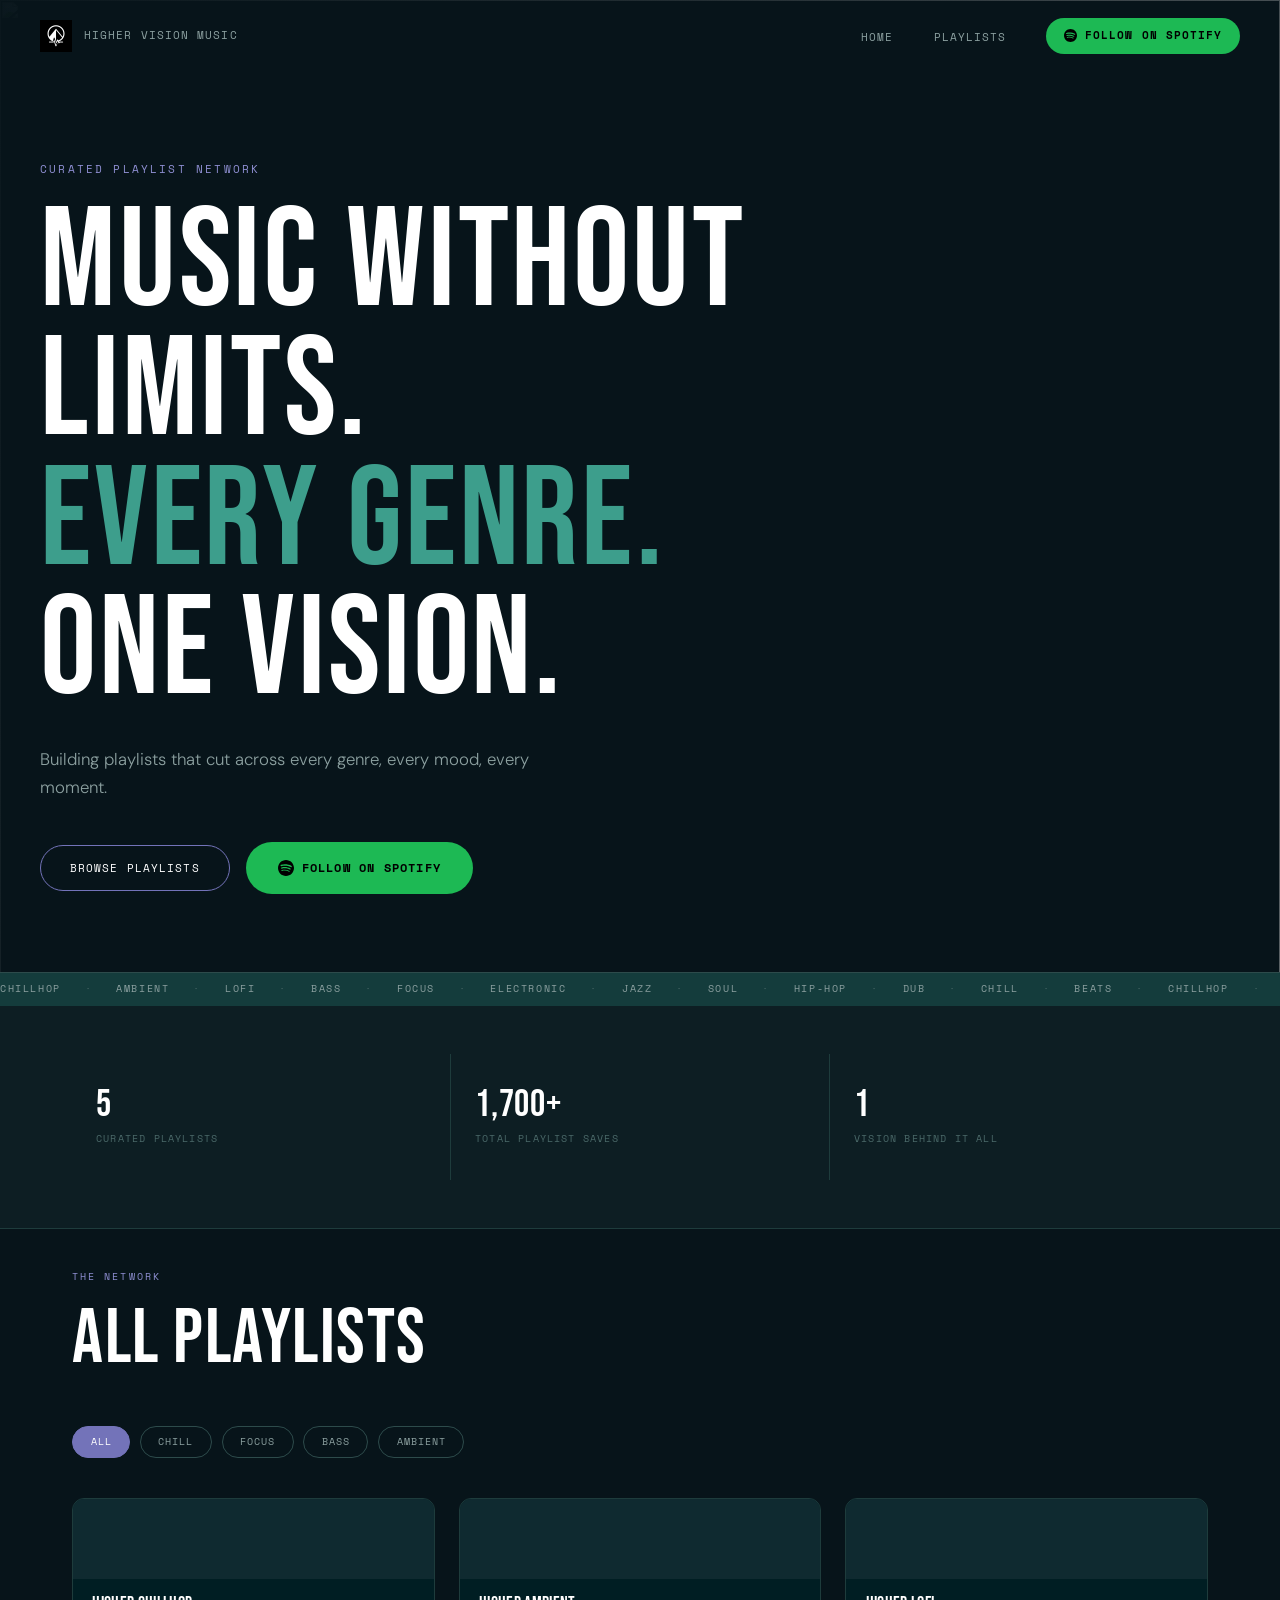
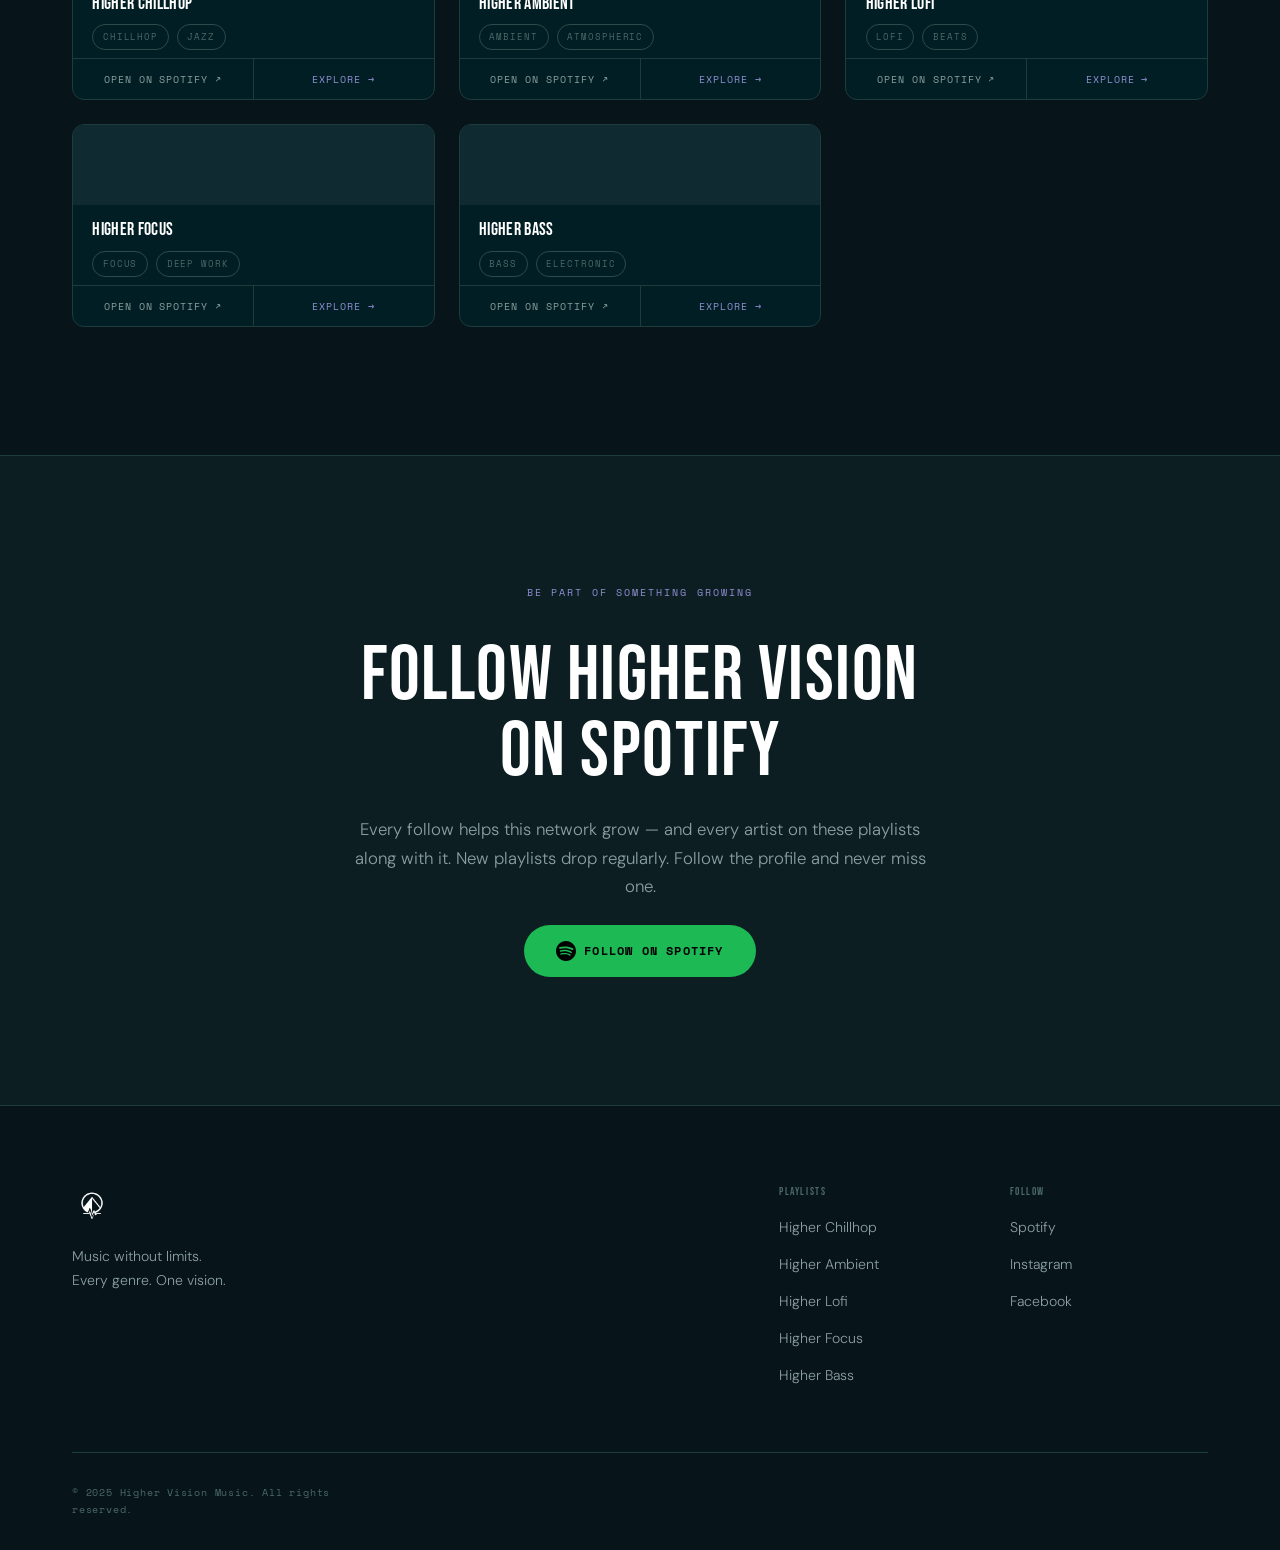
==== commit 7b2f23d8: "Add files via upload" ====
--- a/index.html
+++ b/index.html
@@ -82,40 +82,8 @@
     </div>
   </section>
 
-  <!-- FEATURED -->
-  <section class="featured" id="playlists">
-    <div class="container">
-      <div class="section-header reveal">
-        <span class="eyebrow">Featured right now</span>
-        <h2>Start here</h2>
-      </div>
-      <!-- Higher Chillhop — featured large -->
-      <div class="featured-main reveal">
-        <div class="featured-embed">
-          <iframe
-            src="https://open.spotify.com/embed/playlist/0wnaqMsSPArsxXk1h42DyM?utm_source=generator&theme=0"
-            width="100%" height="352" frameborder="0"
-            allow="autoplay; clipboard-write; encrypted-media; fullscreen; picture-in-picture"
-            loading="lazy">
-          </iframe>
-        </div>
-        <div class="featured-info">
-          <span class="eyebrow">Higher Chillhop</span>
-          <h3>Solid curated vibes that hit hard and keep you calm</h3>
-          <p>Beats that headbang but also let you breathe. Higher Chillhop is a carefully curated mix of the best in chillhop — heavy enough to feel it, smooth enough to stay in flow.</p>
-          <a href="https://open.spotify.com/playlist/0wnaqMsSPArsxXk1h42DyM" target="_blank" rel="noopener" class="btn btn-primary">
-            Open on Spotify
-          </a>
-          <a href="https://open.spotify.com/playlist/0wnaqMsSPArsxXk1h42DyM" target="_blank" rel="noopener" class="btn btn-outline">
-            Follow this playlist ↗
-          </a>
-        </div>
-      </div>
-    </div>
-  </section>
-
   <!-- ALL PLAYLISTS GRID -->
-  <section class="playlists-section">
+  <section class="playlists-section" id="playlists">
     <div class="container">
       <div class="section-header reveal">
         <span class="eyebrow">The network</span>
@@ -145,7 +113,10 @@
             <span class="tag">Chillhop</span>
             <span class="tag">Jazz</span>
           </div>
-          <a href="https://open.spotify.com/playlist/0wnaqMsSPArsxXk1h42DyM" target="_blank" rel="noopener" class="playlist-link">Open on Spotify ↗</a>
+          <div class="playlist-actions">
+            <a href="https://open.spotify.com/playlist/0wnaqMsSPArsxXk1h42DyM" target="_blank" rel="noopener" class="playlist-link">Open on Spotify ↗</a>
+            <a href="follow/chillhop/" class="playlist-explore">Explore →</a>
+          </div>
         </div>
 
         <div class="playlist-card reveal" data-tags="ambient chill">
@@ -160,7 +131,10 @@
             <span class="tag">Ambient</span>
             <span class="tag">Atmospheric</span>
           </div>
-          <a href="https://open.spotify.com/playlist/4eAlW29otq3YHe5SSlSEF5" target="_blank" rel="noopener" class="playlist-link">Open on Spotify ↗</a>
+          <div class="playlist-actions">
+            <a href="https://open.spotify.com/playlist/4eAlW29otq3YHe5SSlSEF5" target="_blank" rel="noopener" class="playlist-link">Open on Spotify ↗</a>
+            <a href="follow/ambient/" class="playlist-explore">Explore →</a>
+          </div>
         </div>
 
         <div class="playlist-card reveal" data-tags="chill focus">
@@ -175,7 +149,10 @@
             <span class="tag">Lofi</span>
             <span class="tag">Beats</span>
           </div>
-          <a href="https://open.spotify.com/playlist/5eS8QxWKaRxC3HfMIaMALK" target="_blank" rel="noopener" class="playlist-link">Open on Spotify ↗</a>
+          <div class="playlist-actions">
+            <a href="https://open.spotify.com/playlist/5eS8QxWKaRxC3HfMIaMALK" target="_blank" rel="noopener" class="playlist-link">Open on Spotify ↗</a>
+            <a href="follow/lofi/" class="playlist-explore">Explore →</a>
+          </div>
         </div>
 
         <div class="playlist-card reveal" data-tags="focus">
@@ -190,7 +167,10 @@
             <span class="tag">Focus</span>
             <span class="tag">Deep Work</span>
           </div>
-          <a href="https://open.spotify.com/playlist/2NF0pR8dLlmq0YKxN2cVMr" target="_blank" rel="noopener" class="playlist-link">Open on Spotify ↗</a>
+          <div class="playlist-actions">
+            <a href="https://open.spotify.com/playlist/2NF0pR8dLlmq0YKxN2cVMr" target="_blank" rel="noopener" class="playlist-link">Open on Spotify ↗</a>
+            <a href="follow/focus/" class="playlist-explore">Explore →</a>
+          </div>
         </div>
 
         <div class="playlist-card reveal" data-tags="bass">
@@ -205,7 +185,10 @@
             <span class="tag">Bass</span>
             <span class="tag">Electronic</span>
           </div>
-          <a href="https://open.spotify.com/playlist/14RfqVAJRW1vaGnvI6O9Uv" target="_blank" rel="noopener" class="playlist-link">Open on Spotify ↗</a>
+          <div class="playlist-actions">
+            <a href="https://open.spotify.com/playlist/14RfqVAJRW1vaGnvI6O9Uv" target="_blank" rel="noopener" class="playlist-link">Open on Spotify ↗</a>
+            <a href="follow/bass/" class="playlist-explore">Explore →</a>
+          </div>
         </div>
 
       </div>
--- a/style.css
+++ b/style.css
@@ -450,19 +450,35 @@
   color: var(--muted);
 }
 
-.playlist-link {
-  display: block;
-  padding: 0.75rem 1.2rem;
-  font-family: var(--mono);
-  font-size: 0.62rem;
-  letter-spacing: 0.1em;
-  text-transform: uppercase;
-  color: var(--violet-hi);
+.playlist-actions {
+  display: flex;
   border-top: 1px solid var(--border);
   margin-top: auto;
+}
+
+.playlist-link,
+.playlist-explore {
+  display: block;
+  flex: 1;
+  padding: 0.75rem 1rem;
+  font-family: var(--mono);
+  font-size: 0.6rem;
+  letter-spacing: 0.1em;
+  text-transform: uppercase;
   transition: color var(--ease), background var(--ease);
+  text-align: center;
+}
+
+.playlist-link {
+  color: var(--light);
+  border-right: 1px solid var(--border);
 }
 .playlist-link:hover { color: var(--white); background: var(--surface-2); }
+
+.playlist-explore {
+  color: var(--violet-hi);
+}
+.playlist-explore:hover { color: var(--white); background: var(--surface-2); }
 
 /* ---- FOLLOW CTA ---- */
 .follow-cta {
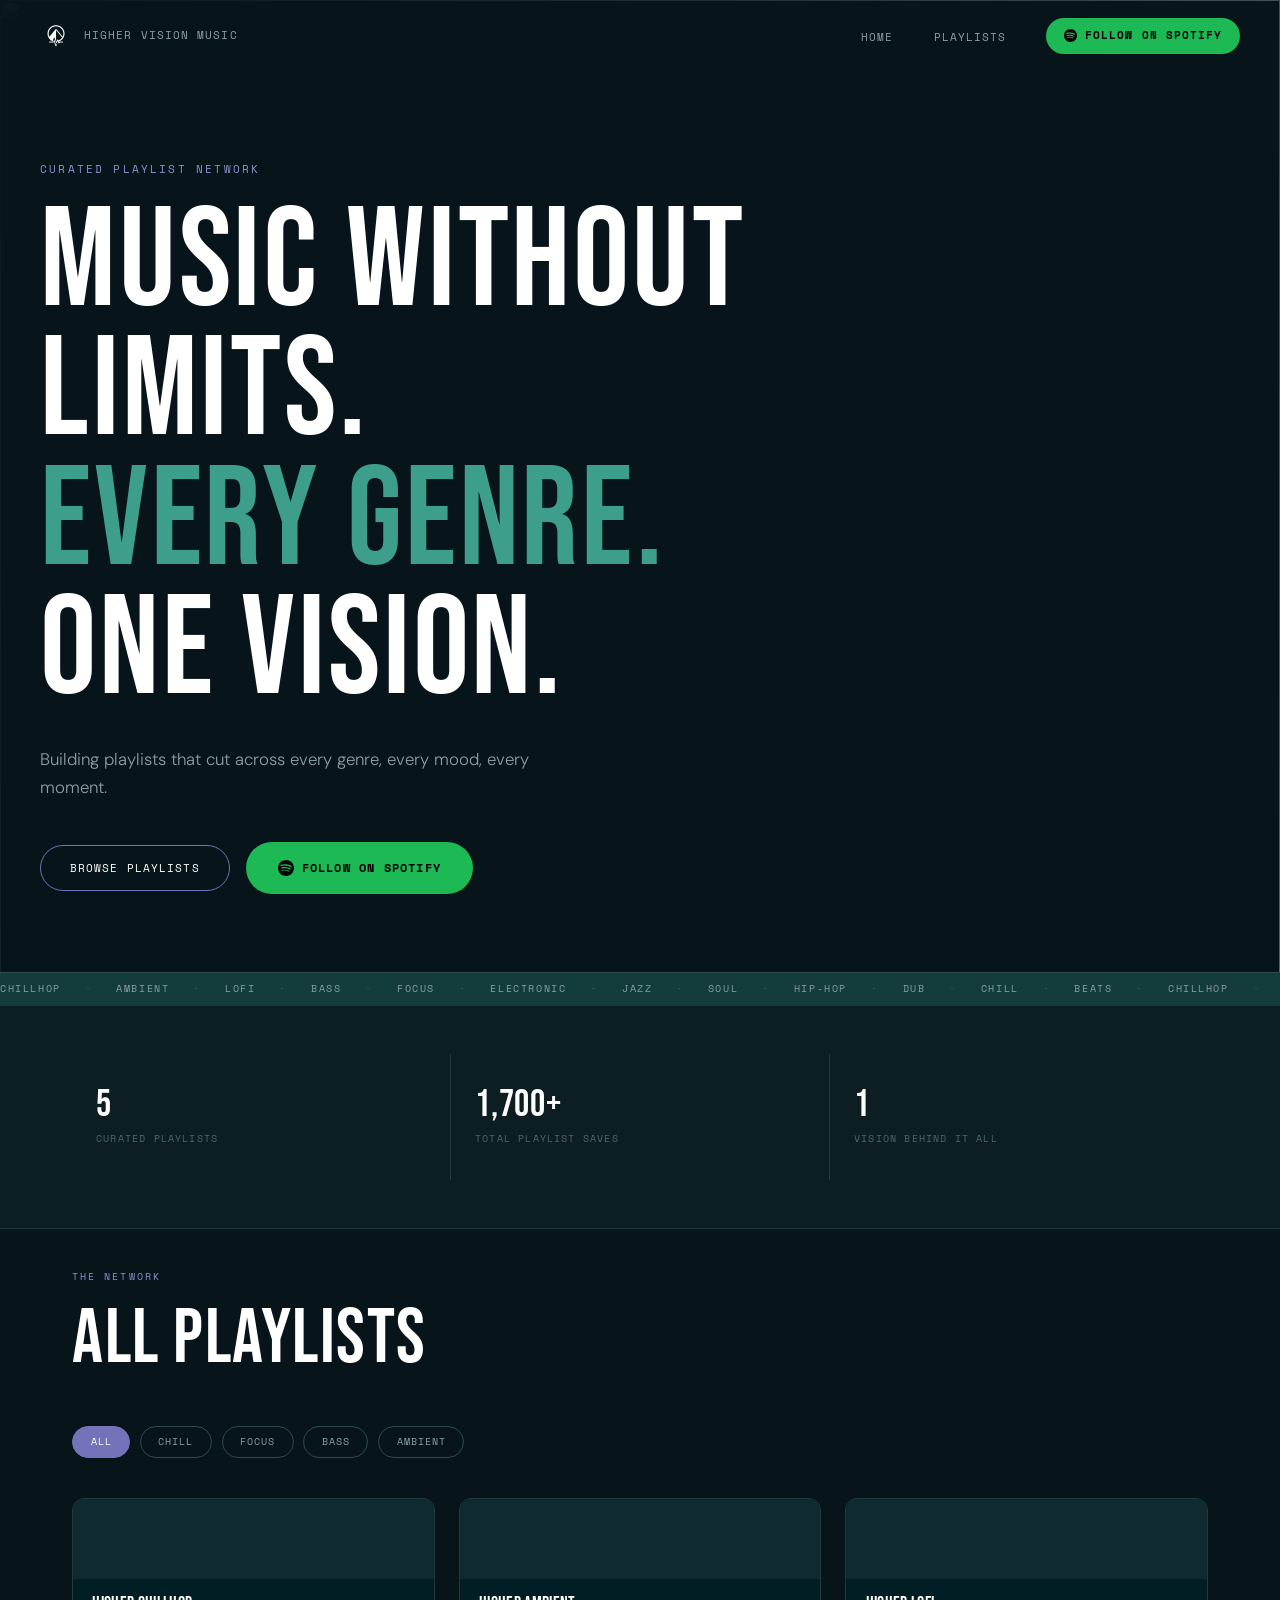
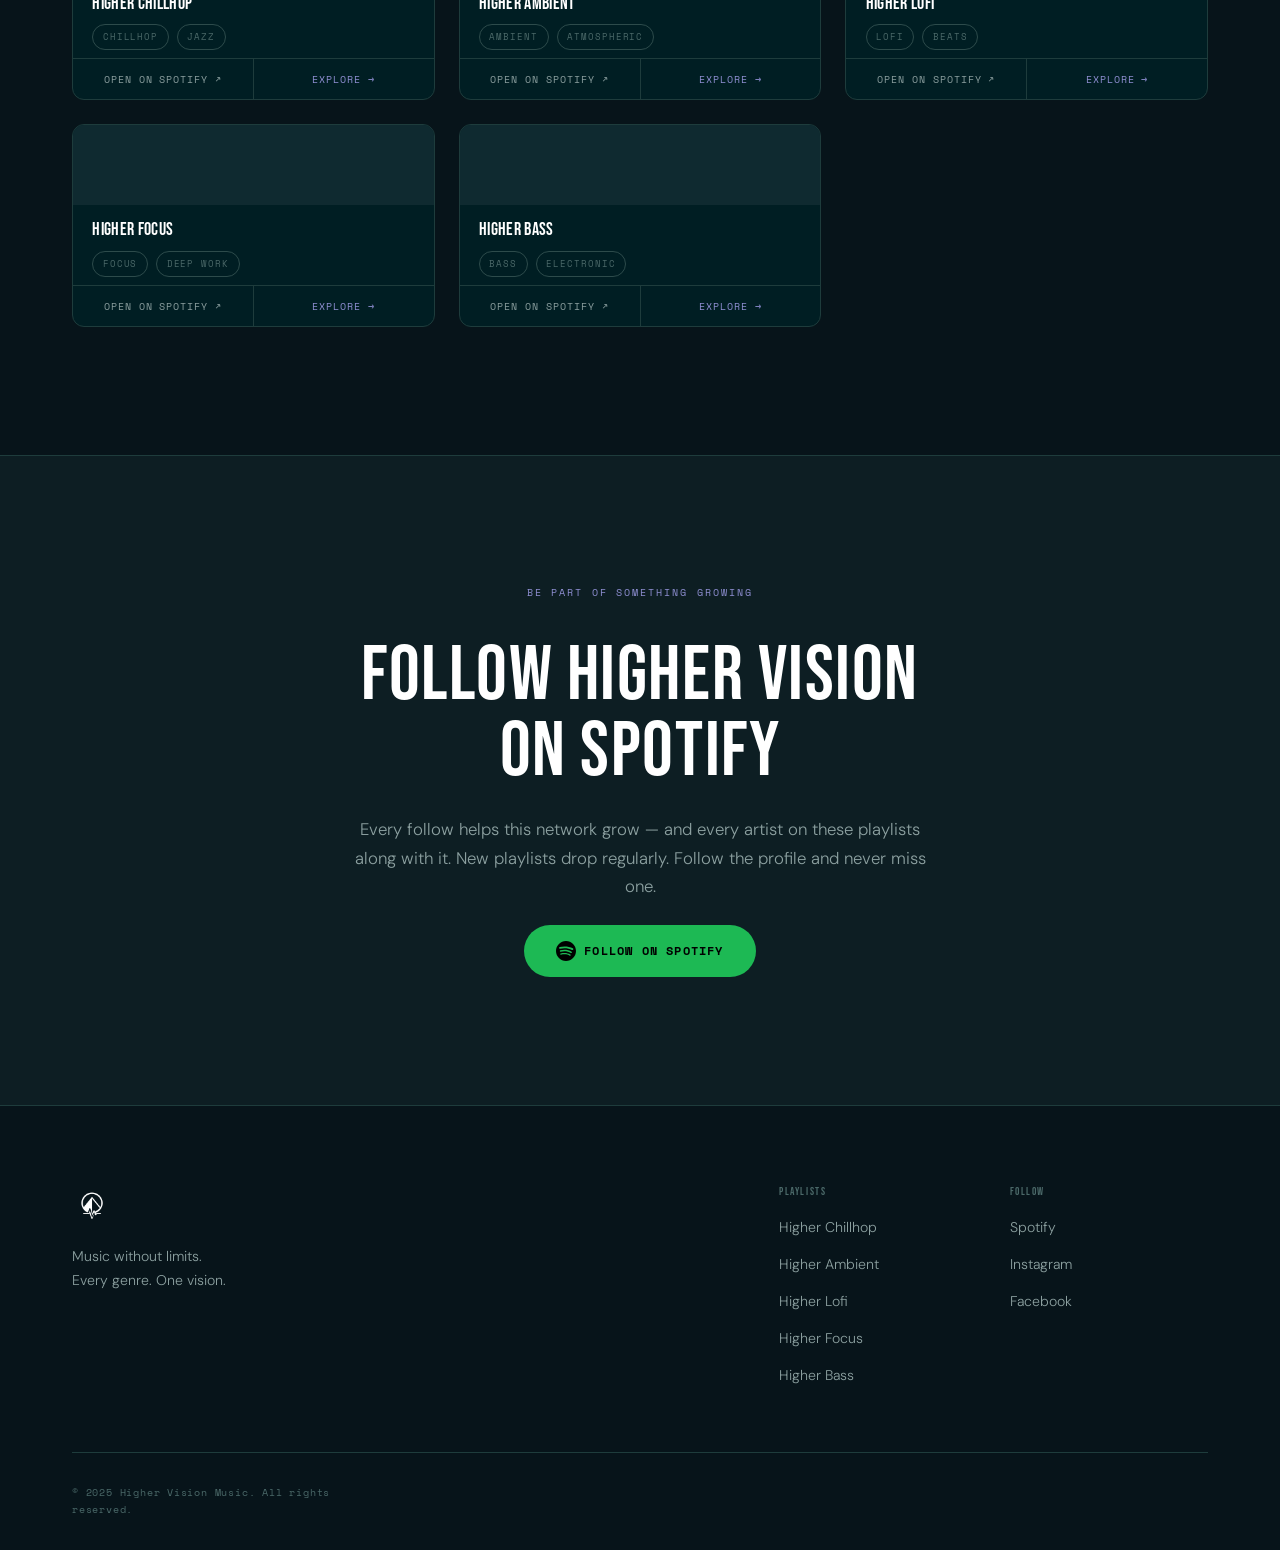
==== commit 8f6d4eaa: "Add files via upload" ====
--- a/index.html
+++ b/index.html
@@ -3,8 +3,9 @@
 <head>
   <meta charset="UTF-8" />
   <meta name="viewport" content="width=device-width, initial-scale=1.0" />
-  <title>Higher Vision Music — Music Without Limits.</title>
+  <title>Higher Vision Music - Music Without Limits.</title>
   <meta name="description" content="A curated playlist network spanning every genre. Music without limits. Every genre. One vision." />
+  <link rel="icon" type="image/png" href="HigherVision_Logo_White_NoBG.png" />
   <link rel="stylesheet" href="style.css" />
   <link rel="preconnect" href="https://fonts.googleapis.com" />
   <link rel="preconnect" href="https://fonts.gstatic.com" crossorigin />
--- a/style.css
+++ b/style.css
@@ -178,7 +178,7 @@
   text-transform: uppercase;
   color: var(--light);
 }
-.nav-logo img { height: 32px; width: auto; mix-blend-mode: screen; }
+.nav-logo img { height: 32px; width: auto; }
 
 .nav-links {
   display: flex;
@@ -512,7 +512,6 @@
 }
 .footer-brand img {
   height: 40px;
-  mix-blend-mode: screen;
   margin-bottom: 1.2rem;
 }
 .footer-brand p { font-size: 0.88rem; }
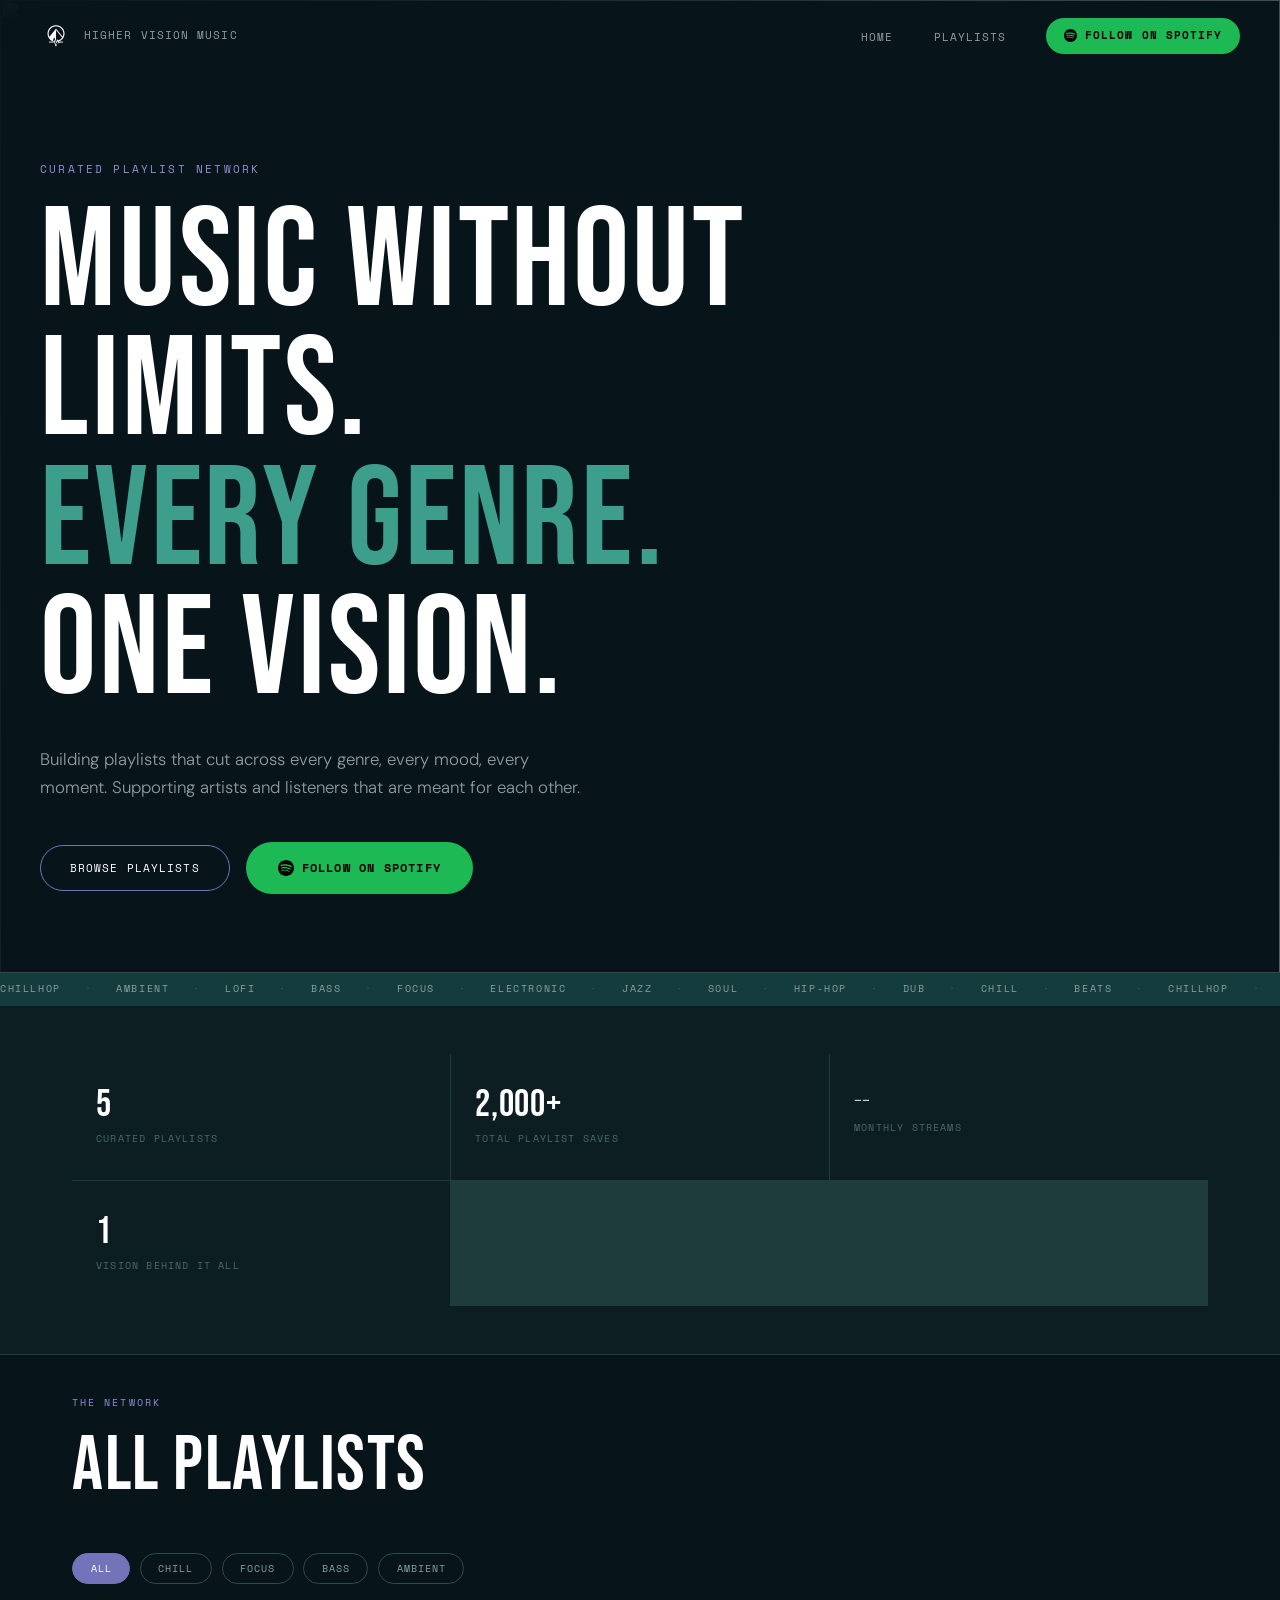
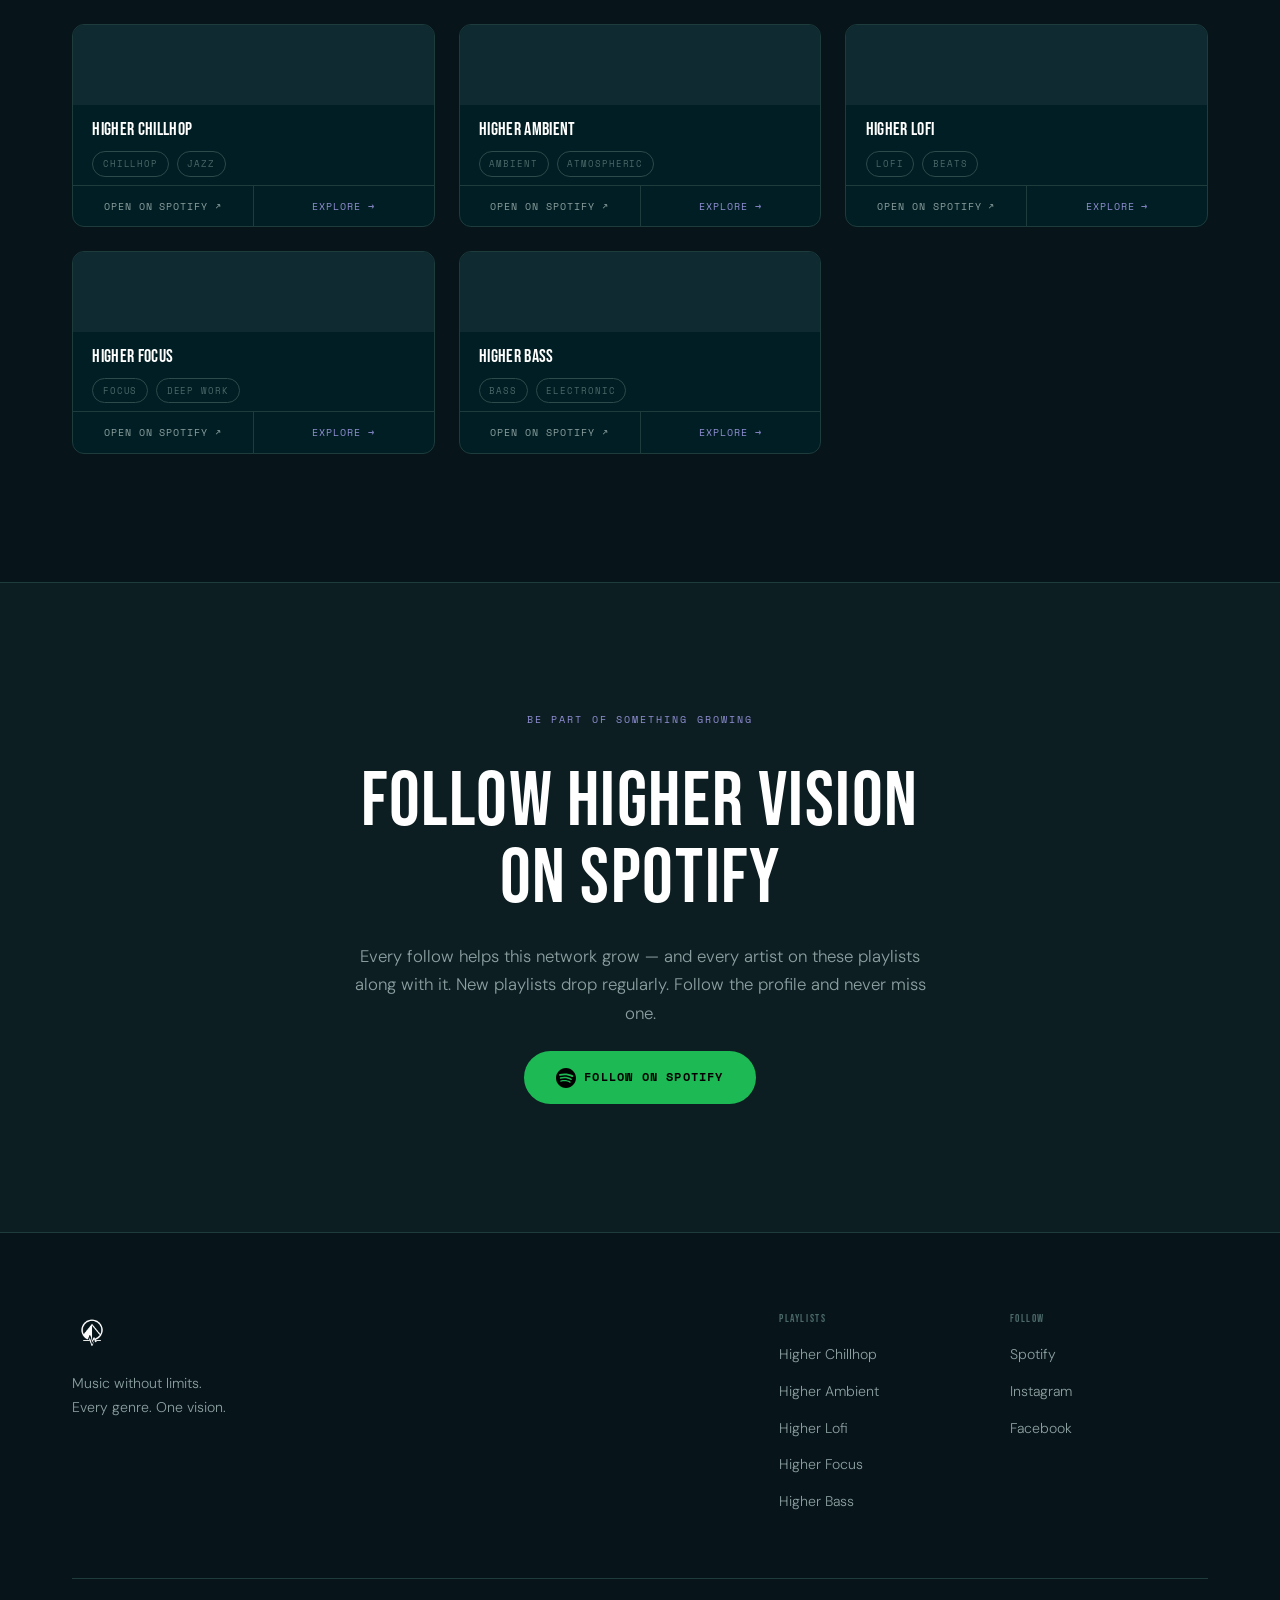
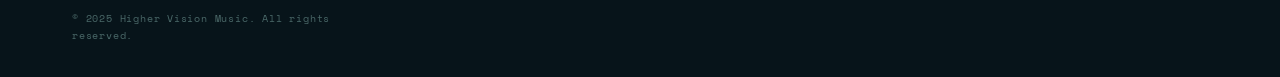
==== commit 1a53d053: "Add files via upload" ====
--- a/index.html
+++ b/index.html
@@ -45,7 +45,7 @@
         <span class="reveal teal">Every Genre.</span>
         <span class="reveal">One Vision.</span>
       </h1>
-      <p class="hero-sub reveal">Building playlists that cut across every genre, every mood, every moment.</p>
+      <p class="hero-sub reveal">Building playlists that cut across every genre, every mood, every moment. Supporting artists and listeners that are meant for each other.</p>
       <div class="hero-actions reveal">
         <a href="#playlists" class="btn btn-primary">Browse Playlists</a>
         <a href="https://open.spotify.com/user/12181937778" target="_blank" rel="noopener" class="btn btn-spotify-lg">
@@ -72,8 +72,15 @@
           <span class="stat-label">Curated Playlists</span>
         </div>
         <div class="stat reveal">
-          <span class="stat-number">1,700+</span>
+          <span class="stat-number">2,000+</span>
           <span class="stat-label">Total Playlist Saves</span>
+        </div>
+        <div class="stat reveal stat-live">
+          <span class="stat-number-live">
+            <span class="stat-live-dot"></span>
+            <span id="homeStreamCount">--</span>
+          </span>
+          <span class="stat-label">Monthly Streams</span>
         </div>
         <div class="stat reveal">
           <span class="stat-number">1</span>
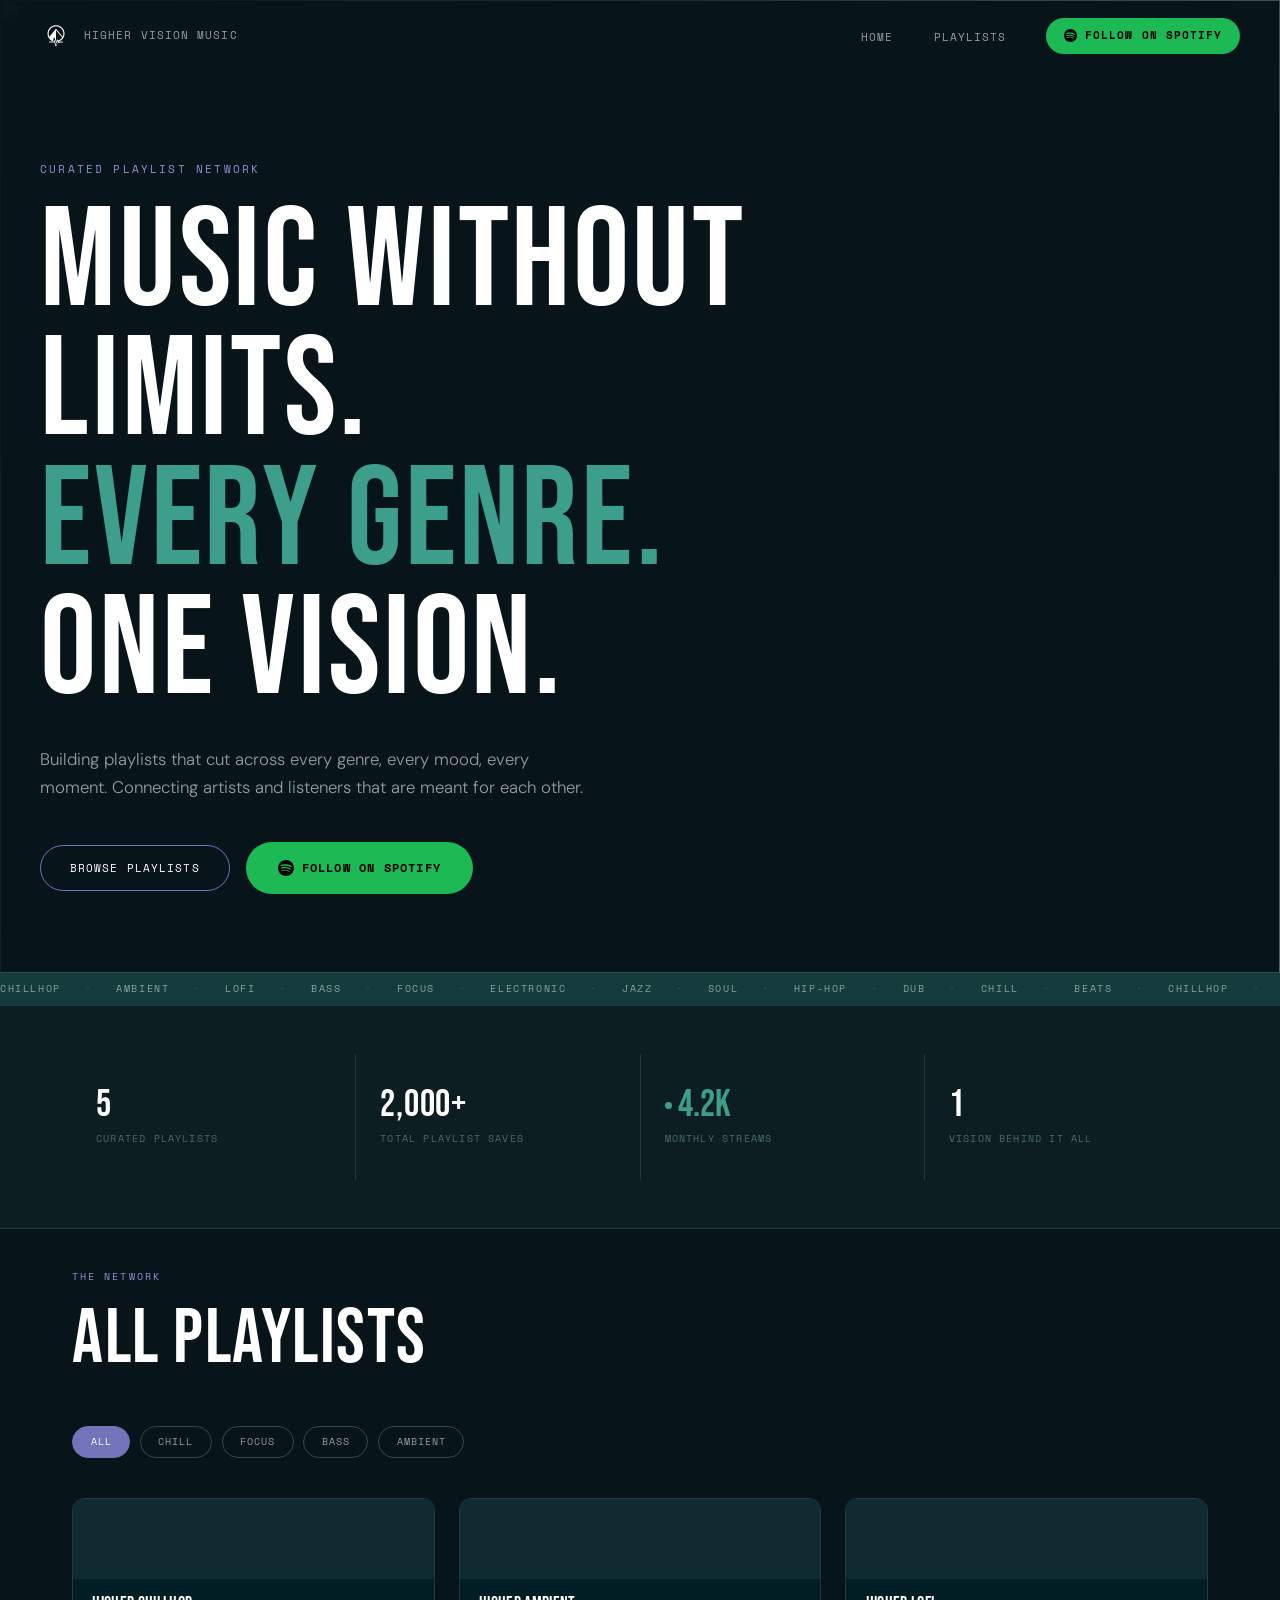
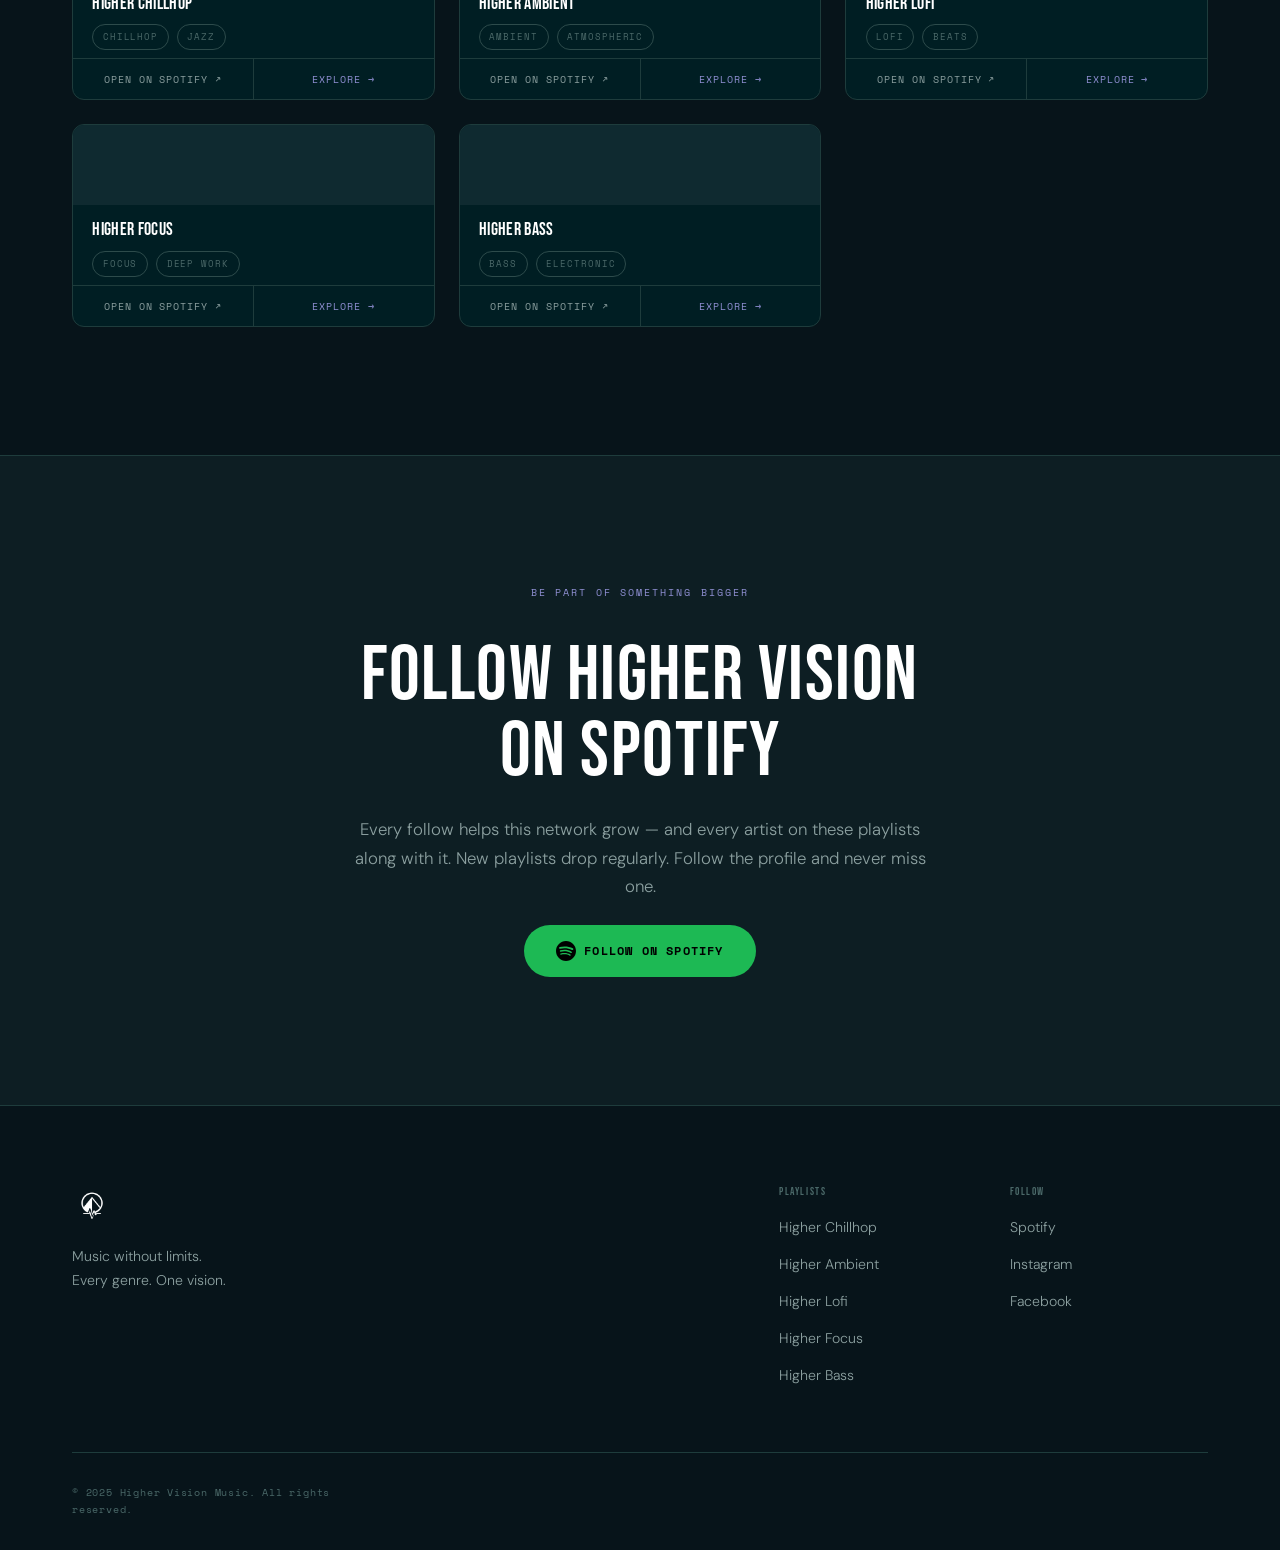
==== commit 298d3ea8: "Add files via upload" ====
--- a/index.html
+++ b/index.html
@@ -45,7 +45,7 @@
         <span class="reveal teal">Every Genre.</span>
         <span class="reveal">One Vision.</span>
       </h1>
-      <p class="hero-sub reveal">Building playlists that cut across every genre, every mood, every moment. Supporting artists and listeners that are meant for each other.</p>
+      <p class="hero-sub reveal">Building playlists that cut across every genre, every mood, every moment. Connecting artists and listeners that are meant for each other.</p>
       <div class="hero-actions reveal">
         <a href="#playlists" class="btn btn-primary">Browse Playlists</a>
         <a href="https://open.spotify.com/user/12181937778" target="_blank" rel="noopener" class="btn btn-spotify-lg">
@@ -207,7 +207,7 @@
   <section class="follow-cta">
     <div class="container">
       <div class="follow-cta-inner reveal">
-        <p class="eyebrow">Be part of something growing</p>
+        <p class="eyebrow">Be part of something bigger</p>
         <h2>Follow Higher Vision on Spotify</h2>
         <p>Every follow helps this network grow — and every artist on these playlists along with it. New playlists drop regularly. Follow the profile and never miss one.</p>
         <a href="https://open.spotify.com/user/12181937778" target="_blank" rel="noopener" class="btn btn-spotify-lg">
--- a/style.css
+++ b/style.css
@@ -320,9 +320,30 @@
 }
 .stats-grid {
   display: grid;
-  grid-template-columns: repeat(3, 1fr);
+  grid-template-columns: repeat(4, 1fr);
   gap: 1px;
   background: var(--border);
+  width: 100%;
+}
+.stat-number-live {
+  display: flex;
+  align-items: center;
+  gap: 0.4rem;
+  font-family: var(--display);
+  font-size: clamp(1.8rem, 3vw, 2.8rem);
+  line-height: 1;
+  color: var(--teal-bright);
+}
+.stat-live-dot {
+  width: 7px; height: 7px;
+  background: var(--teal-bright);
+  border-radius: 50%;
+  flex-shrink: 0;
+  animation: statPulse 1.8s ease-in-out infinite;
+}
+@keyframes statPulse {
+  0%,100% { opacity: 1; transform: scale(1); }
+  50% { opacity: 0.4; transform: scale(0.7); }
 }
 .stat {
   background: var(--bg-2);
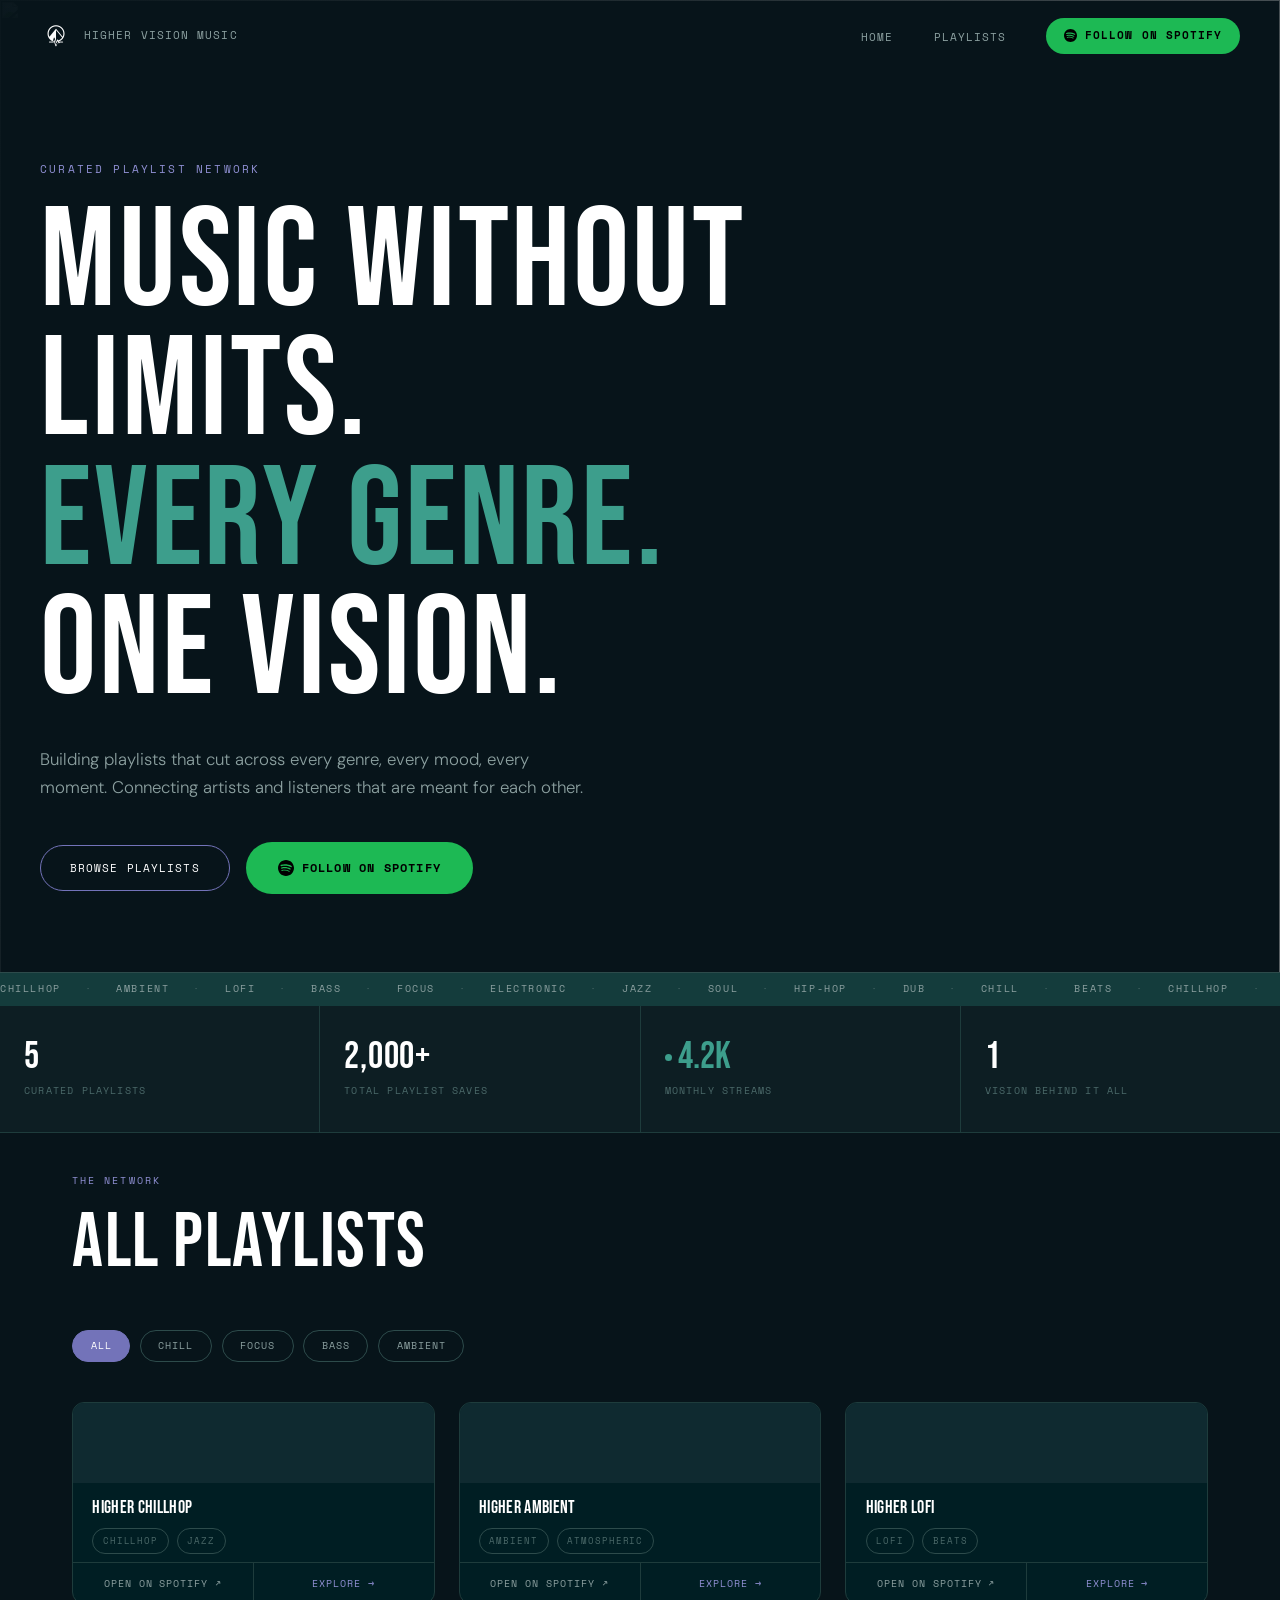
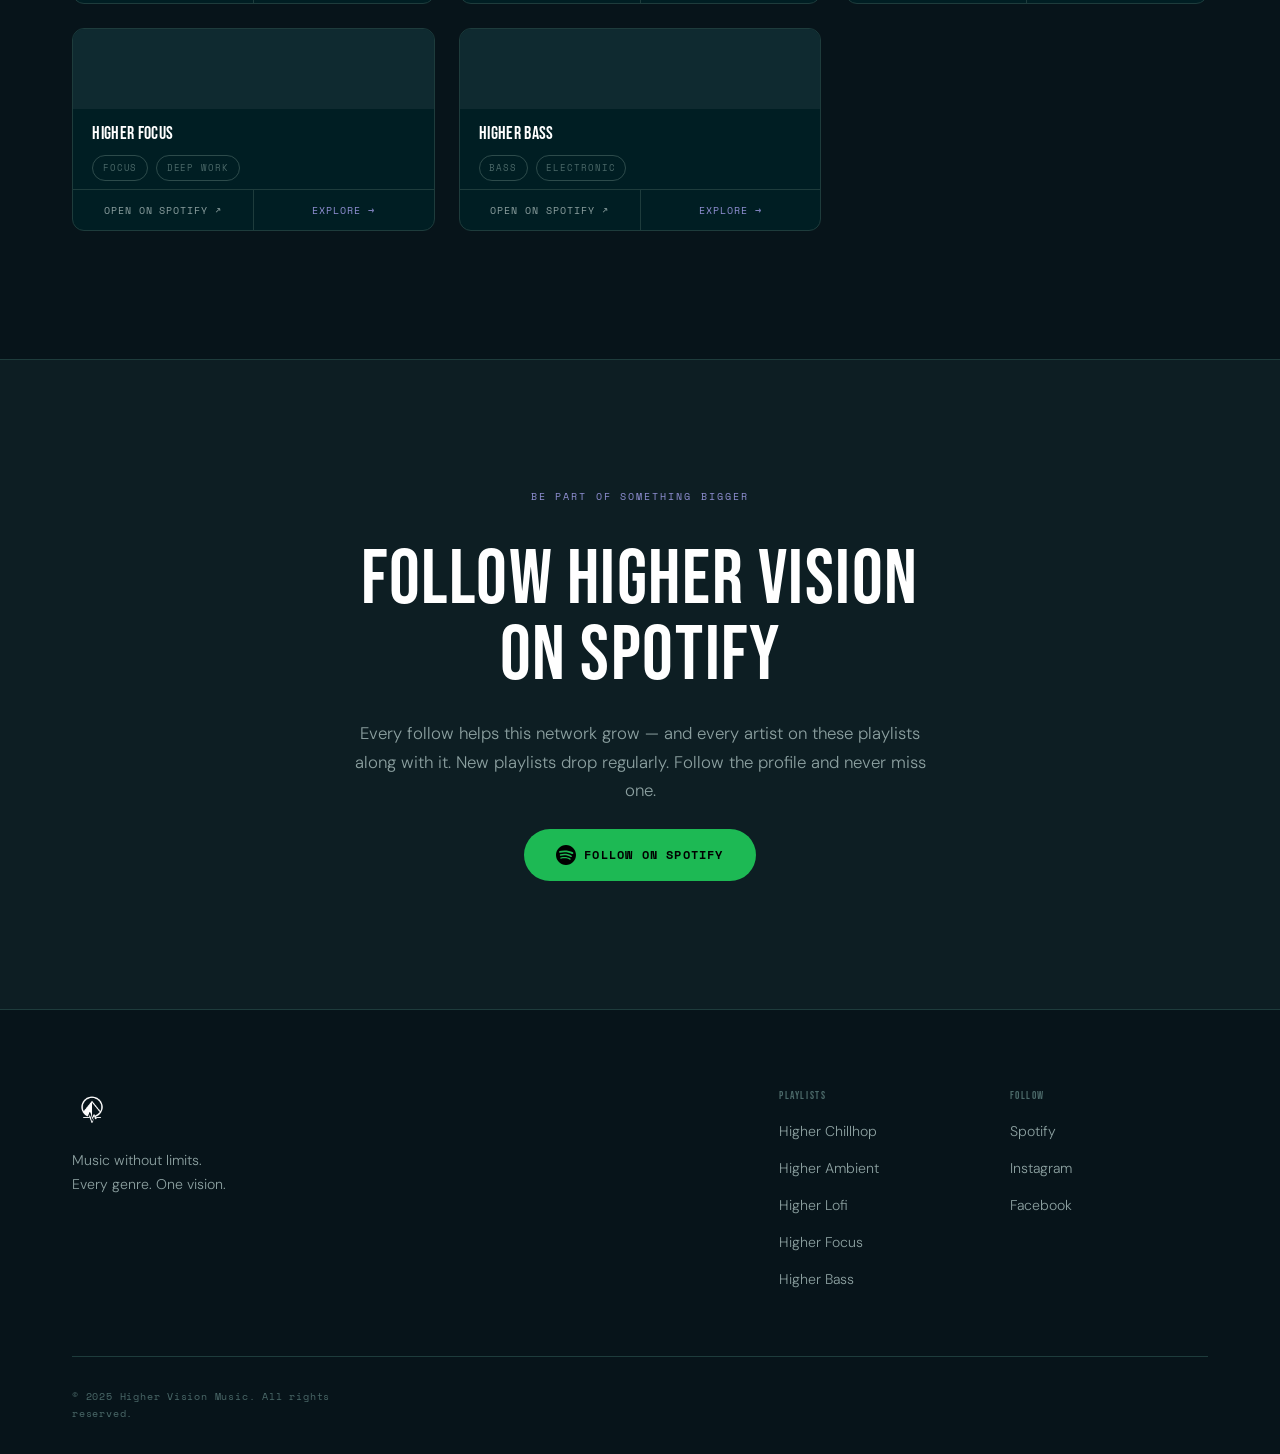
==== commit 6354ced8: "Add files via upload" ====
--- a/index.html
+++ b/index.html
@@ -78,7 +78,7 @@
         <div class="stat reveal stat-live">
           <span class="stat-number-live">
             <span class="stat-live-dot"></span>
-            <span id="homeStreamCount">--</span>
+            <span id="homeStreamCount">4.2K</span>
           </span>
           <span class="stat-label">Monthly Streams</span>
         </div>
--- a/style.css
+++ b/style.css
@@ -316,8 +316,9 @@
 .stats {
   background: var(--bg-2);
   border-bottom: 1px solid var(--border);
-  padding: 3rem 0;
-}
+  padding: 0;
+}
+.stats .container { padding: 0; max-width: 100%; }
 .stats-grid {
   display: grid;
   grid-template-columns: repeat(4, 1fr);
